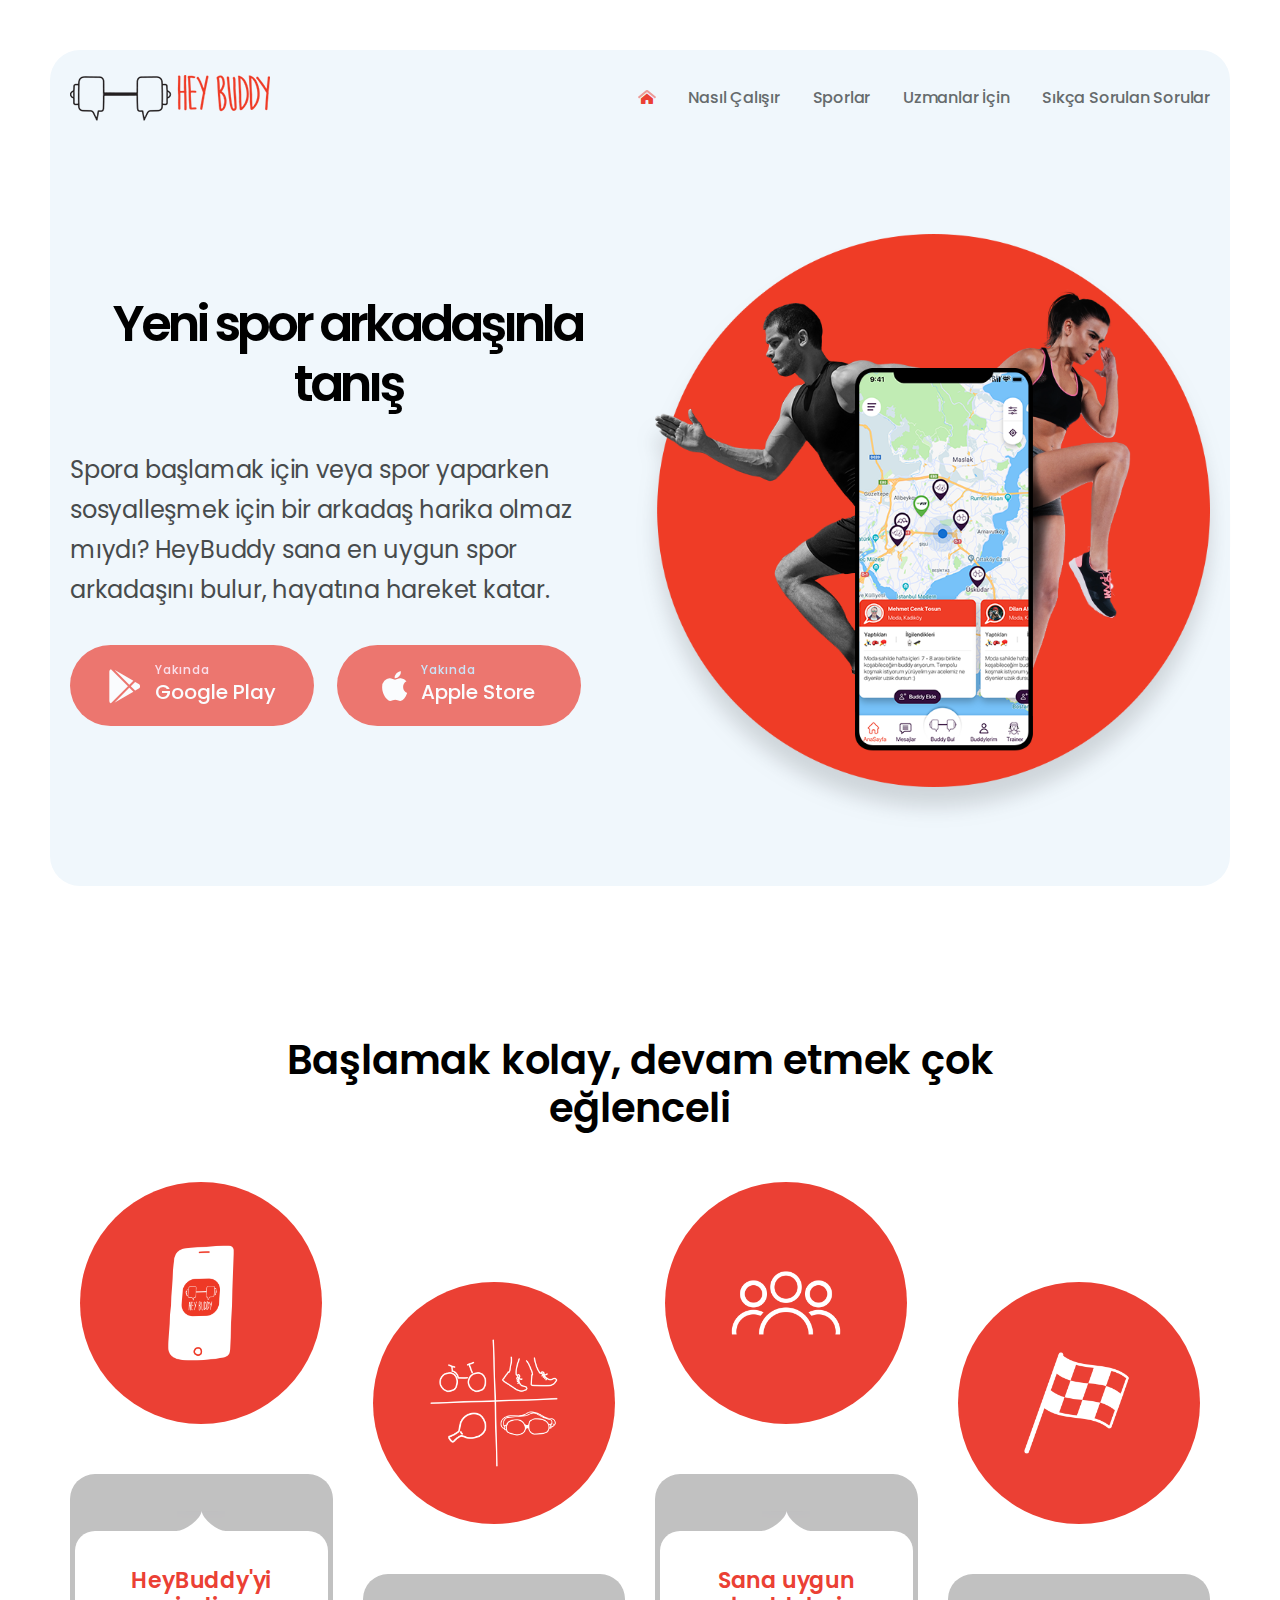
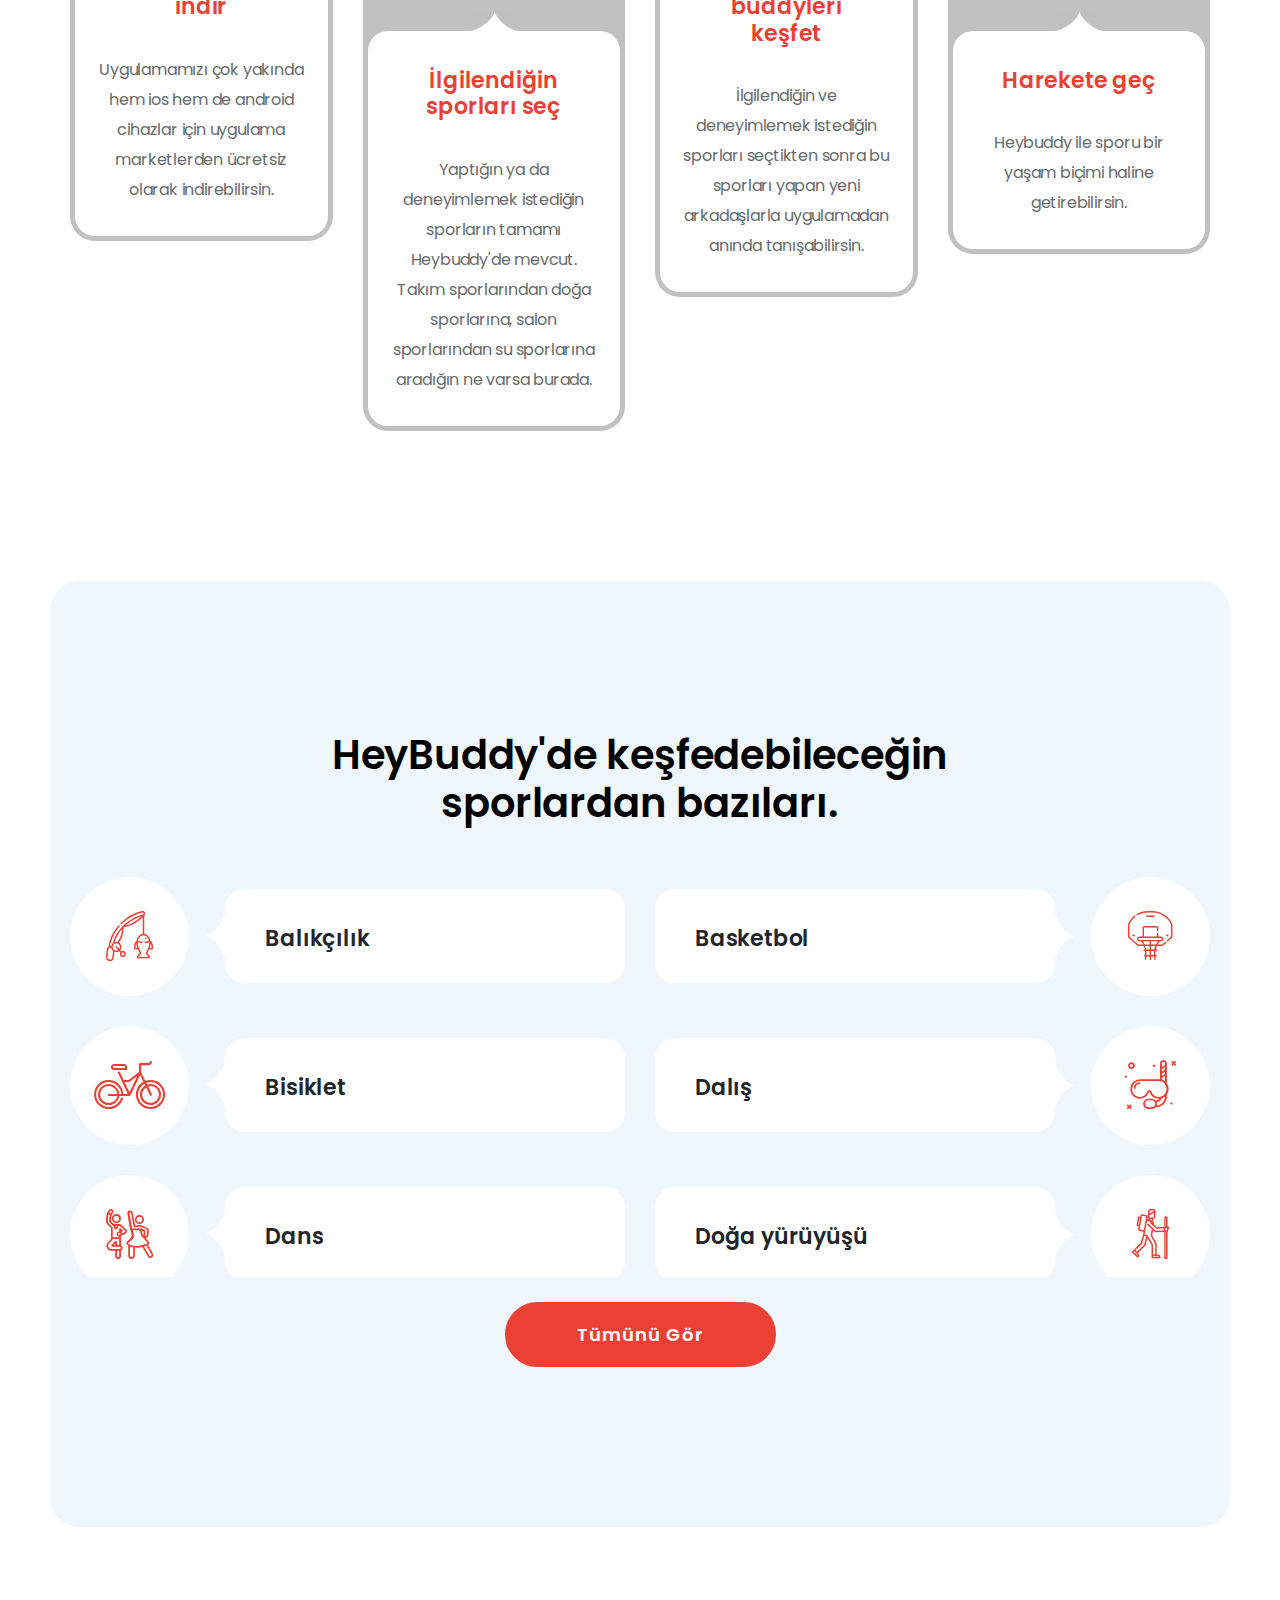
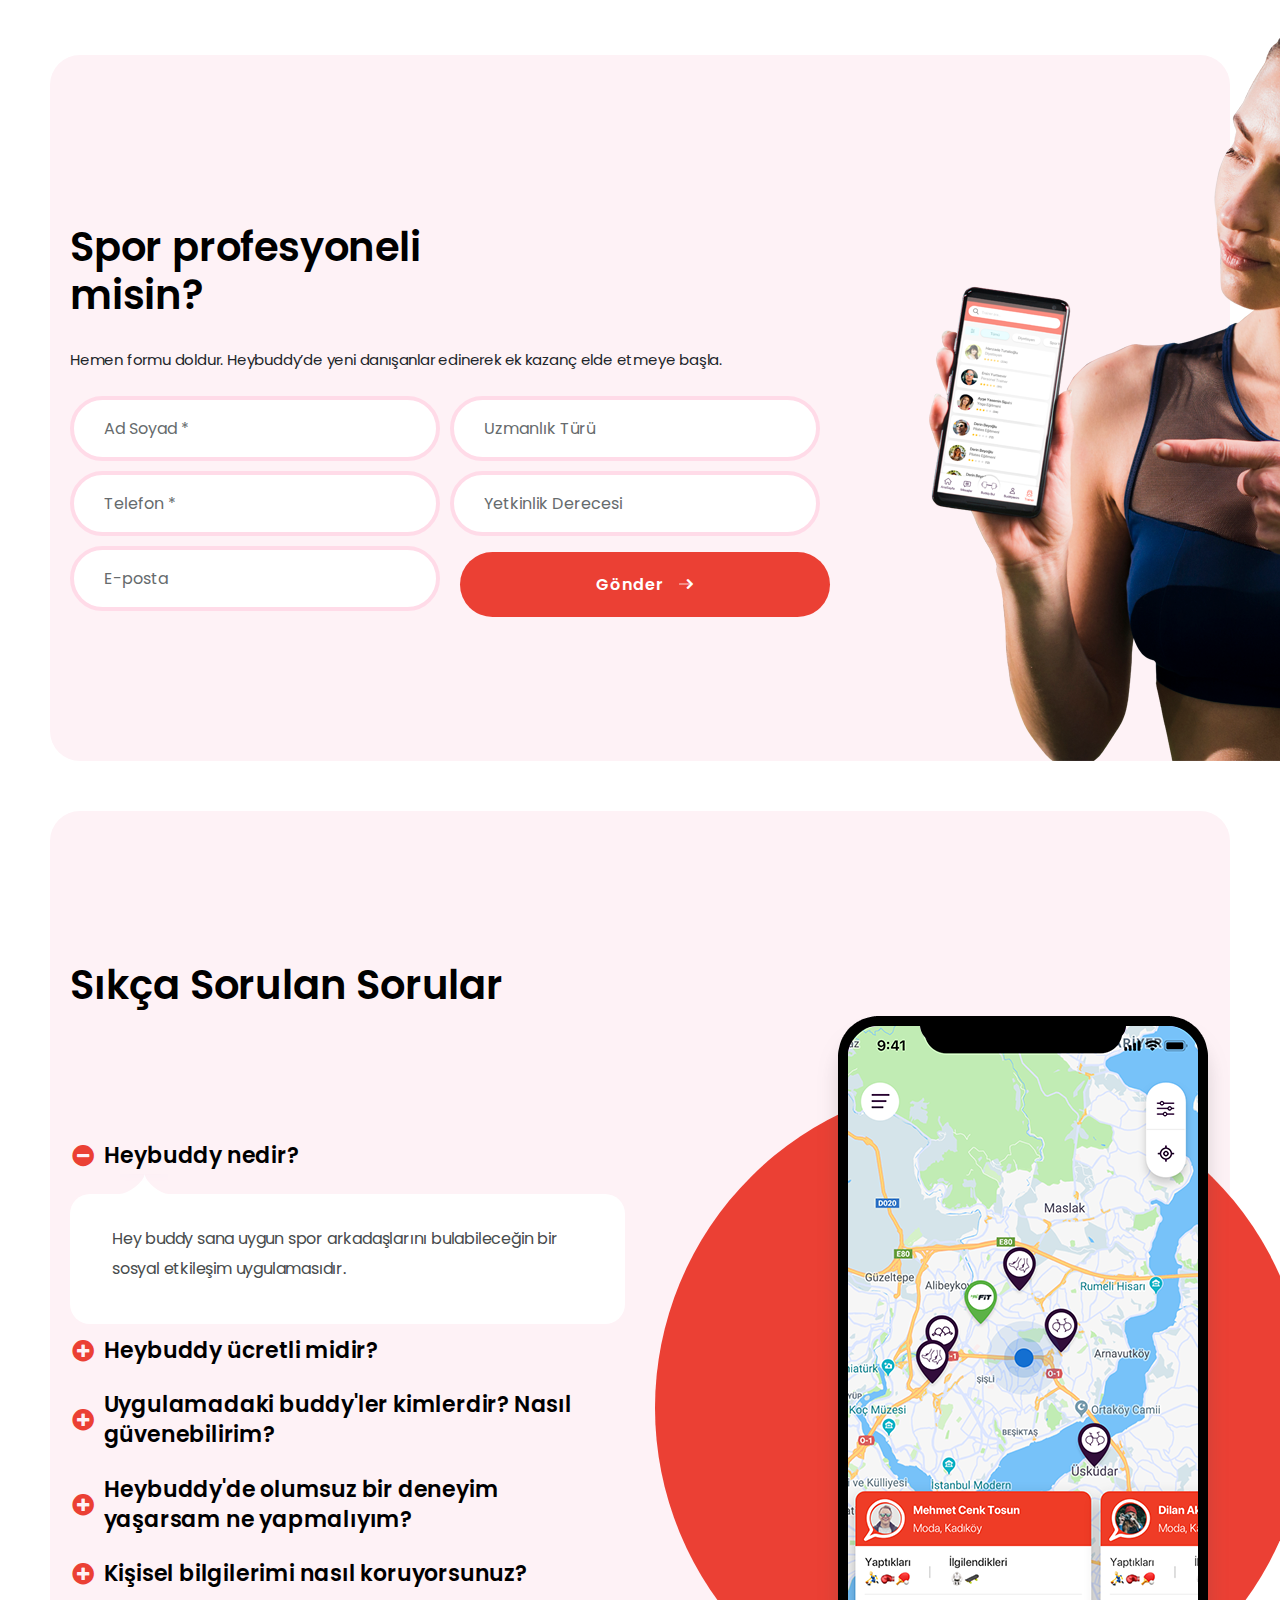
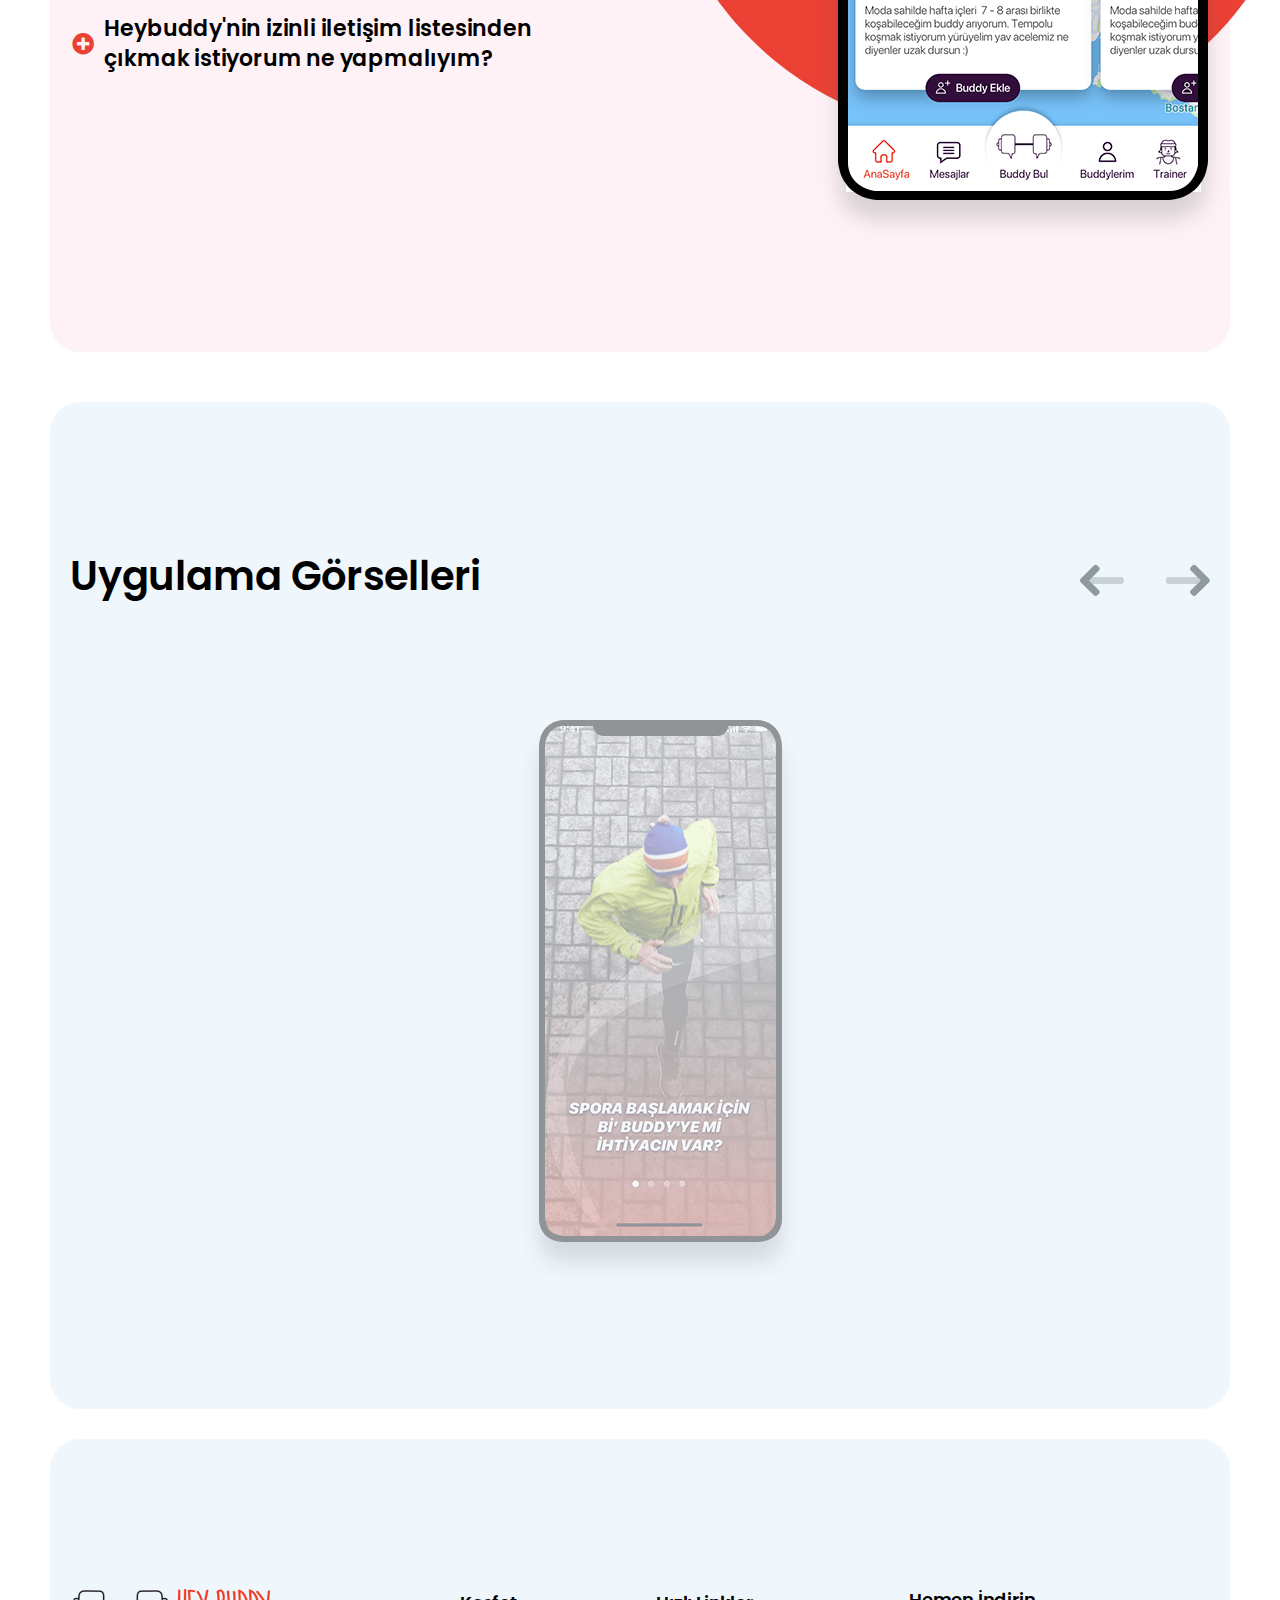
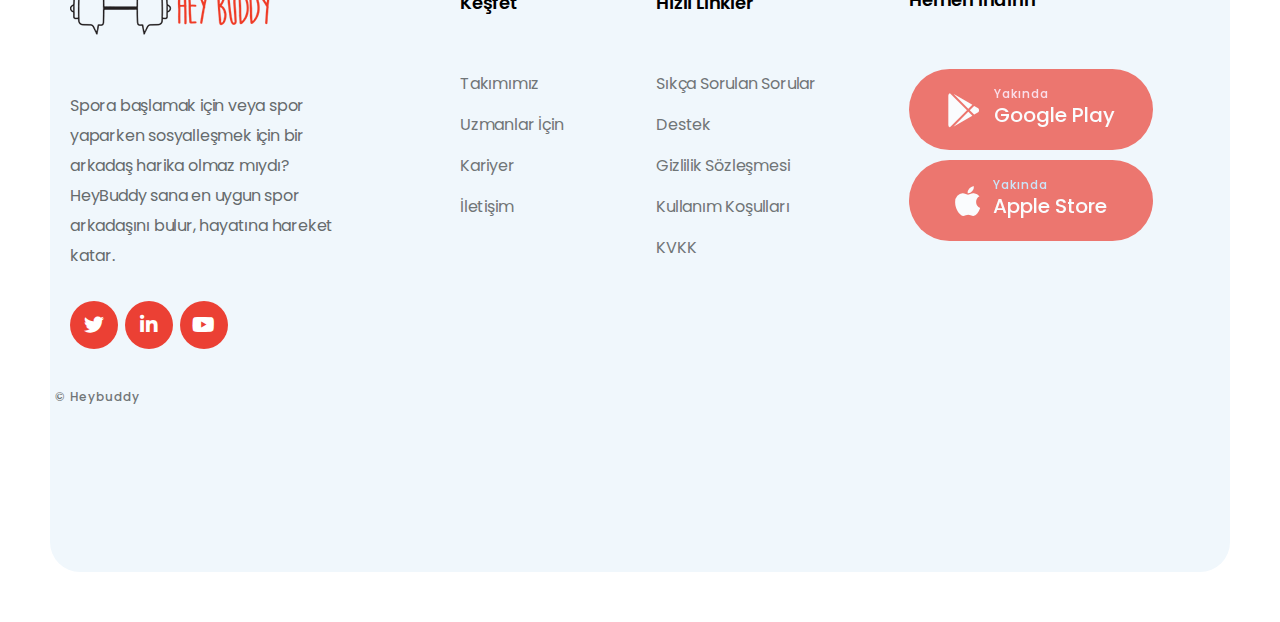
==== index.html @ 80e6cd4e "first commit" ====
<!DOCTYPE html>
<html lang="en">

<head>
  <meta charset="utf-8">
  <meta name="viewport" content="width=device-width, initial-scale=1, shrink-to-fit=no">
  <title>Heybuddy</title>

  <link rel="apple-touch-icon" sizes="180x180" href="assets/favicon/apple-touch-icon.png">
  <link rel="icon" type="image/png" sizes="32x32" href="assets/favicon/favicon-32x32.png">
  <link rel="icon" type="image/png" sizes="16x16" href="assets/favicon/favicon-16x16.png">
  <link rel="icon" type="image/png" href="assets/favicon/favicon.png" />
  <link rel="manifest" href="assets/favicon/site.webmanifest">

  <!--stylesheet-->
  <link rel="stylesheet" href="https://maxcdn.bootstrapcdn.com/bootstrap/4.0.0/css/bootstrap.min.css"
    integrity="sha384-Gn5384xqQ1aoWXA+058RXPxPg6fy4IWvTNh0E263XmFcJlSAwiGgFAW/dAiS6JXm" crossorigin="anonymous">
  <link rel="stylesheet" href="assets/css/all.min.css">
  <link rel="stylesheet" href="https://unpkg.com/swiper/swiper-bundle.min.css">
  <link rel="stylesheet" href="assets/css/style.css?v=654654">
</head>

<body>

  <!--preloader start-->
  <!-- <div class="preloader">
    <img src="assets/images/loading-logo.png" alt="image">
  </div> -->
  <!--preloader end-->

  <!--header section start-->
  <header class="header header-1">
    <div class="container">
      <div class="header__wrapper">
        <div class="header__logo">
          <a href="index.html">
            <img src="assets/images/footer-logo.png" alt="logo">
          </a>
        </div>
        <div class="header__nav">
          <ul class="header__nav-primary">
            <li><a href="index.html"><i class="fad fa-home-alt"></i></a></li>

            <li><a href="#nasil-calisir">Nasıl Çalışır</a></li>
            <li><a href="#sporlar">Sporlar</a></li>
            <li><a href="#uzmanlar-icin">Uzmanlar İçin</a></li>
            <li><a href="#sss">Sıkça Sorulan Sorular</a></li>
          </ul>
          <span><i class="fas fa-times"></i></span>
        </div>
        <div class="header__bars">
          <div class="header__bars-bar header__bars-bar-1"></div>
          <div class="header__bars-bar header__bars-bar-2"></div>
          <div class="header__bars-bar header__bars-bar-3"></div>
        </div>
      </div>
    </div>
  </header>
  <!--header section end-->

  <!--hero section start-->
  <section class="hero">
    <div class="hero__wrapper">
      <div class="container">
        <div class="row align-items-lg-center">
          <div class="col-lg-6 order-2 order-lg-1">
            <h1 class="main-heading color-black">Yeni spor arkadaşınla tanış</h1>
            <p class="paragraph">Spora başlamak için veya spor yaparken sosyalleşmek için bir arkadaş harika olmaz
              mıydı? HeyBuddy sana en uygun spor arkadaşını bulur, hayatına hareket katar.</p>
            <div class="download-buttons">
              <a href="#" class="google-play">
                <i class="fab fa-google-play"></i>
                <div class="button-content">
                  <h6>Yakında <span>Google Play</span></h6>
                </div>
              </a>
              <a href="#" class="apple-store">
                <i class="fab fa-apple"></i>
                <div class="button-content">
                  <h6>Yakında <span>Apple Store</span></h6>
                </div>
              </a>
            </div>
          </div>
          <div class="col-lg-6 order-1 order-lg-2">
            <div class="questions-img hero-img">
              <img src="assets/images/sporcular.png?v=54664654" alt="image">
            </div>
          </div>
        </div>
      </div>
    </div>
  </section>
  <!--hero section end-->

  <!--feature section start-->
  <section class="feature" id="nasil-calisir">
    <div class="container">
      <h2 class="section-heading color-black">Başlamak kolay, devam etmek çok eğlenceli</h2>
      <div class="row">
        <div class="col-lg-3 col-md-6">
          <div class="feature__box feature__box--1">
            <div class="icon icon-1">
              <img src="./assets/images/icon1.png" alt="">
            </div>
            <div class="feature__box__wrapper">
              <div class="feature__box--content feature__box--content-1">
                <h3>HeyBuddy'yi indir</h3>
                <p class="paragraph dark">Uygulamamızı çok yakında hem ios hem de android cihazlar için uygulama
                  marketlerden ücretsiz olarak indirebilirsin.</p>
              </div>
            </div>
          </div>
        </div>
        <div class="col-lg-3 col-md-6">
          <div class="feature__box feature__box--2">
            <div class="icon icon-2">
              <img src="./assets/images/icon2.png" alt="">
            </div>
            <div class="feature__box__wrapper">
              <div class="feature__box--content feature__box--content-2">
                <h3>İlgilendiğin sporları seç</h3>
                <p class="paragraph dark">Yaptığın ya da deneyimlemek istediğin sporların tamamı Heybuddy'de mevcut.
                  Takım sporlarından doğa sporlarına, salon sporlarından su sporlarına aradığın ne varsa burada.</p>
              </div>
            </div>
          </div>
        </div>
        <div class="col-lg-3 col-md-6">
          <div class="feature__box feature__box--3">
            <div class="icon icon-3">
              <img src="./assets/images/icon3.png" alt="">
            </div>
            <div class="feature__box__wrapper">
              <div class="feature__box--content feature__box--content-3">
                <h3>Sana uygun buddyleri keşfet</h3>
                <p class="paragraph dark">İlgilendiğin ve deneyimlemek istediğin sporları seçtikten sonra bu sporları
                  yapan yeni arkadaşlarla uygulamadan anında tanışabilirsin.</p>
              </div>
            </div>
          </div>
        </div>
        <div class="col-lg-3 col-md-6">
          <div class="feature__box feature__box--4">
            <div class="icon icon-4">
              <img src="./assets/images/icon4.png" alt="">
            </div>
            <div class="feature__box__wrapper">
              <div class="feature__box--content feature__box--content-4">
                <h3>Harekete geç</h3>
                <p class="paragraph dark">Heybuddy ile sporu bir yaşam biçimi haline getirebilirsin.</p>
              </div>
            </div>
          </div>
        </div>
      </div>
    </div>
  </section>
  <!--feature section end-->

  <!--growth section start-->
  <section class="growth" id="sporlar">
    <div class="growth__wrapper">
      <div class="container">
        <h2 class="section-heading color-black">HeyBuddy'de keşfedebileceğin sporlardan bazıları.</h2>
        <div class="row sports-list">

          <div class="col-lg-6">
            <div class="growth__box">
              <div class="icon">
                <i class="icon-balikcilik"></i>
              </div>
              <div class="content">
                <h3>Balıkçılık</h3>
              </div>
            </div>
          </div>

          <div class="col-lg-6">
            <div class="growth__box">
              <div class="icon">
                <i class="icon-basketbol"></i>
              </div>
              <div class="content">
                <h3>Basketbol</h3>
              </div>
            </div>
          </div>

          <div class="col-lg-6">
            <div class="growth__box">
              <div class="icon">
                <i class="icon-bike"></i>
              </div>
              <div class="content">
                <h3>Bisiklet</h3>
              </div>
            </div>
          </div>

          <div class="col-lg-6">
            <div class="growth__box">
              <div class="icon">
                <i class="icon-dalis"></i>
              </div>
              <div class="content">
                <h3>Dalış</h3>
              </div>
            </div>
          </div>

          <div class="col-lg-6">
            <div class="growth__box">
              <div class="icon">
                <i class="icon-dans"></i>
              </div>
              <div class="content">
                <h3>Dans</h3>
              </div>
            </div>
          </div>

          <div class="col-lg-6">
            <div class="growth__box">
              <div class="icon">
                <i class="icon-doga"></i>
              </div>
              <div class="content">
                <h3>Doğa yürüyüşü</h3>
              </div>
            </div>
          </div>

          <div class="col-lg-6">
            <div class="growth__box">
              <div class="icon">
                <i class="icon-fitnes"></i>
              </div>
              <div class="content">
                <h3>Fitness</h3>
              </div>
            </div>
          </div>

          <div class="col-lg-6">
            <div class="growth__box">
              <div class="icon">
                <i class="icon-futbol"></i>
              </div>
              <div class="content">
                <h3>Futbol</h3>
              </div>
            </div>
          </div>

          <div class="col-lg-6">
            <div class="growth__box">
              <div class="icon">
                <i class="icon-jimnastik"></i>
              </div>
              <div class="content">
                <h3>Jimnastik</h3>
              </div>
            </div>
          </div>

          <div class="col-lg-6">
            <div class="growth__box">
              <div class="icon">
                <i class="icon-kamp"></i>
              </div>
              <div class="content">
                <h3>Kampçılık</h3>
              </div>
            </div>
          </div>

          <div class="col-lg-6">
            <div class="growth__box">
              <div class="icon">
                <i class="icon-kayak"></i>
              </div>
              <div class="content">
                <h3>Kayak</h3>
              </div>
            </div>
          </div>

          <div class="col-lg-6">
            <div class="growth__box">
              <div class="icon">
                <i class="icon-kosu"></i>
              </div>
              <div class="content">
                <h3>Koşu</h3>
              </div>
            </div>
          </div>

          <div class="col-lg-6">
            <div class="growth__box">
              <div class="icon">
                <i class="icon-masatenisi"></i>
              </div>
              <div class="content">
                <h3>Masa tenisi</h3>
              </div>
            </div>
          </div>

          <div class="col-lg-6">
            <div class="growth__box">
              <div class="icon">
                <i class="icon-plates"></i>
              </div>
              <div class="content">
                <h3>Pilates</h3>
              </div>
            </div>
          </div>

          <div class="col-lg-6">
            <div class="growth__box">
              <div class="icon">
                <i class="icon-tenis"></i>
              </div>
              <div class="content">
                <h3>Tenis</h3>
              </div>
            </div>
          </div>

          <div class="col-lg-6">
            <div class="growth__box">
              <div class="icon">
                <i class="icon-voleybol"></i>
              </div>
              <div class="content">
                <h3>Voleybol</h3>
              </div>
            </div>
          </div>

          <div class="col-lg-6">
            <div class="growth__box">
              <div class="icon">
                <i class="icon-yoga"></i>
              </div>
              <div class="content">
                <h3>Yoga</h3>
              </div>
            </div>
          </div>

          <div class="col-lg-6">
            <div class="growth__box">
              <div class="icon">
                <i class="icon-yuruyus"></i>
              </div>
              <div class="content">
                <h3>Yürüyüş</h3>
              </div>
            </div>
          </div>

          <div class="col-lg-6">
            <div class="growth__box">
              <div class="icon">
                <i class="icon-yuzme"></i>
              </div>
              <div class="content">
                <h3>Yüzme</h3>
              </div>
            </div>
          </div>




        </div>

        <div class="row">
          <div class="col-lg-12">
            <button class="btn button btn-all-sport">Tümünü Gör</button>
          </div>
        </div>

      </div>
    </div>
  </section>
  <!--growth section end-->

  <!--newsletter section start-->
  <section class="newsletter newsletter-2" id="uzmanlar-icin">
    <div class="newsletter__wrapper">
      <div class="container">
        <div class="row align-items-lg-center">
          <div class="col-lg-8">
            <div class="newsletter__info">
              <h2 class="section-heading color-black">Spor profesyoneli misin?</h2>
              <p class="title-desc">Hemen formu doldur. Heybuddy’de yeni danışanlar edinerek ek kazanç elde etmeye
                başla.</p>
              <div class="comment_form">
                <div>
                  <input type="text" placeholder="Ad Soyad *" class="input-field">
                  <input type="text" placeholder="Telefon *" class="input-field">
                  <input type="text" placeholder="E-posta" class="input-field">
                </div>
                <div>
                  <select name="type" id="" class="input-field">
                    <option value="">Uzmanlık Türü</option>
                    <option value="Diyetisyen">Diyetisyen</option>
                    <option value="Personaltrainer">Personal trainer</option>
                    <option value="Profesyonelsporcu">Profesyonel sporcu</option>
                  </select>

                  <select name="experince" id="" class="input-field">
                    <option value="">Yetkinlik Derecesi</option>
                    <option value="1-3">1 , 3 yıl deneyim</option>
                    <option value="4-7">4 - 7 yıl deneyim</option>
                    <option value="8-10">8 - 10 yıl deneyim</option>
                    <option value="11">11 yıl ve üstü deneyim</option>
                  </select>


                  <button class="button"><span>Gönder <i class="fad fa-long-arrow-right"></i></span></button>
                </div>
              </div>
            </div>
          </div>
          <div class="col-lg-4">
            <div class="newsletter__img">
              <img src="assets/images/uzman.png?v=5555" alt="image">
            </div>
          </div>
        </div>
      </div>
    </div>
  </section>
  <!--newsletter section end-->

  <!--questions section start-->
  <section class="questions" id="sss">
    <div class="questions__wrapper">
      <div class="container">
        <h2 class="section-heading color-black">Sıkça Sorulan Sorular</h2>
        <div class="row align-items-lg-center">
          <div class="col-lg-6 order-2 order-lg-1">
            <div id="accordion">
              <div class="card" id="card-1">
                <div class="card-header" id="heading-1">
                  <h5 class="mb-0">
                    <button class="btn btn-link" data-toggle="collapse" data-target="#collapse-1" aria-expanded="true"
                      aria-controls="collapse-1">
                      Heybuddy nedir?
                    </button>
                  </h5>
                </div>

                <div id="collapse-1" class="collapse show" aria-labelledby="heading-1" data-parent="#accordion">
                  <div class="card-body">
                    <p class="paragraph">Hey buddy sana uygun spor arkadaşlarını bulabileceğin bir sosyal etkileşim
                      uygulamasıdır.</p>
                  </div>
                </div>
              </div>
              <div class="card" id="card-2">
                <div class="card-header" id="heading-2">
                  <h5 class="mb-0 hidden">
                    <button class="btn btn-link collapsed" data-toggle="collapse" data-target="#collapse-2"
                      aria-expanded="false" aria-controls="collapse-2">
                      Heybuddy ücretli midir?
                    </button>
                  </h5>
                </div>
                <div id="collapse-2" class="collapse" aria-labelledby="heading-2" data-parent="#accordion">
                  <div class="card-body">
                    <p class="paragraph">Heybuddy’de spor arkadaşını bulmak çok kolay ve tamamen ücretsiz!</p>
                  </div>
                </div>
              </div>
              <div class="card" id="card-3">
                <div class="card-header" id="heading-3">
                  <h5 class="mb-0 hidden">
                    <button class="btn btn-link collapsed" data-toggle="collapse" data-target="#collapse-3"
                      aria-expanded="false" aria-controls="collapse-3">
                      Uygulamadaki buddy'ler kimlerdir? Nasıl güvenebilirim?
                    </button>
                  </h5>
                </div>
                <div id="collapse-3" class="collapse" aria-labelledby="heading-3" data-parent="#accordion">
                  <div class="card-body">
                    <p class="paragraph">Uygulamadaki buddyler tıpkı senin gibi spor ile ilgilenen veya o spora ilgi
                      duyup başlamak isteyen gerçek kişilerdir. Özel bilgilerini kimseyle paylaşma.</p>
                  </div>
                </div>
              </div>
              <div class="card" id="card-4">
                <div class="card-header" id="heading-4">
                  <h5 class="mb-0 hidden">
                    <button class="btn btn-link collapsed" data-toggle="collapse" data-target="#collapse-4"
                      aria-expanded="false" aria-controls="collapse-4">
                      Heybuddy'de olumsuz bir deneyim yaşarsam ne yapmalıyım?
                    </button>
                  </h5>
                </div>
                <div id="collapse-4" class="collapse" aria-labelledby="heading-4" data-parent="#accordion">
                  <div class="card-body">
                    <p class="paragraph">Düzeltebileceğini düşünemiyorsan info@heybuddy.app’ten bize anında
                      ulaşabilirsin.</p>
                  </div>
                </div>
              </div>
              <div class="card" id="card-5">
                <div class="card-header" id="heading-5">
                  <h5 class="mb-0 hidden">
                    <button class="btn btn-link collapsed" data-toggle="collapse" data-target="#collapse-5"
                      aria-expanded="false" aria-controls="collapse-5">
                      Kişisel bilgilerimi nasıl koruyorsunuz?
                    </button>
                  </h5>
                </div>
                <div id="collapse-5" class="collapse" aria-labelledby="heading-5" data-parent="#accordion">
                  <div class="card-body">
                    <p class="paragraph">Devletimizin uygulamamızı istediği tüm güvenlik korumalarını sistemimiz
                      üzerinde 7/24 aktif tutuyoruz.</p>
                  </div>
                </div>
              </div>
              <div class="card" id="card-6">
                <div class="card-header" id="heading-6">
                  <h5 class="mb-0 hidden">
                    <button class="btn btn-link collapsed" data-toggle="collapse" data-target="#collapse-6"
                      aria-expanded="false" aria-controls="collapse-6">
                      Heybuddy'nin izinli iletişim listesinden çıkmak istiyorum ne yapmalıyım?
                    </button>
                  </h5>
                </div>
                <div id="collapse-6" class="collapse" aria-labelledby="heading-6" data-parent="#accordion">
                  <div class="card-body">
                    <p class="paragraph">Hesap ayarları sekmesinden bildirimlerinize giderek iletişim modülünü kapalıya
                      alabilirsiniz.</p>
                  </div>
                </div>
              </div>

            </div>
          </div>
          <div class="col-lg-6 order-1 order-lg-2">
            <div class="questions-img">
              <img src="assets/images/phone-1.png" alt="image">
            </div>
          </div>
        </div>
      </div>
    </div>
  </section>
  <!--questions section end-->

  <!--screenshot section start-->
  <section class="screenshot" id="preview">
    <div class="screenshot__wrapper">
      <div class="container">
        <div class="screenshot__info">
          <h2 class="section-heading color-black">Uygulama Görselleri</h2>
          <div class="screenshot-nav">
            <div class="screenshot-nav-prev"><i class="fad fa-long-arrow-left"></i></div>
            <div class="screenshot-nav-next"><i class="fad fa-long-arrow-right"></i></div>
          </div>
        </div>
      </div>
      <div class="swiper-container screenshot-slider">
        <div class="swiper-wrapper">
          <div class="swiper-slide screenshot-slide">
            <img src="assets/images/telefon4.png" alt="image">
          </div>
          <div class="swiper-slide screenshot-slide">
            <img src="assets/images/telefon5.png" alt="image">
          </div>
          <div class="swiper-slide screenshot-slide">
            <img src="assets/images/telefon6.png" alt="image">
          </div>
          <div class="swiper-slide screenshot-slide">
            <img src="assets/images/telefon7.png" alt="image">
          </div>
        </div>
      </div>
    </div>
  </section>
  <!--screenshot section end-->

<!--footer start-->
<footer class="footer" id="footer">
  <div class="footer__wrapper">
    <div class="container">
      <div class="row">
        <div class="col-lg-4">
          <div class="footer__info">
            <div class="footer__info--logo">
              <img src="assets/images/footer-logo.png" alt="image">
            </div>
            <div class="footer__info--content">
              <p class="paragraph dark">Spora başlamak için veya spor yaparken sosyalleşmek için bir arkadaş harika olmaz mıydı? HeyBuddy sana en uygun spor arkadaşını bulur, hayatına hareket katar.</p>
              <div class="social">
                <ul>

                  <li class="twitter"><a href="https://twitter.com/heybuddyapp"><i class="fab fa-twitter"></i></a></li>
                  <li class="linkedin"><a href="https://www.linkedin.com/company/heybuddytr"><i class="fab fa-linkedin-in"></i></a></li>
                  <li class="youtube"><a href="https://www.instagram.com/heybuddy__app/"><i class="fab fa-youtube"></i></a></li>
                </ul>
              </div>
            </div>
          </div>
        </div>
        <div class="col-lg-8">
          <div class="footer__content-wrapper">
            <div class="footer__list">
              <ul>
                <li>Keşfet</li>
                <li><a href="#">Takımımız</a></li>
                <li><a href="#uzmanlar-icin">Uzmanlar İçin</a></li>
                <li><a href="#">Kariyer</a></li>
                <li><a href="#footer">İletişim</a></li>
              </ul>
            </div>
            <div class="footer__list">
              <ul>
                <li>Hızlı Linkler</li>
                <li><a href="#sss">Sıkça Sorulan Sorular</a></li>
                <li><a href="#footer">Destek</a></li>
                <li><a href="#">Gizlilik Sözleşmesi</a></li>
                <li><a href="#">Kullanım Koşulları</a></li>
                <li><a href="#">KVKK</a></li>
              </ul>
            </div>
            <div class="download-buttons">
              <h5>Hemen İndirin</h5>
              <a href="#" class="google-play">
                <i class="fab fa-google-play"></i>
                <div class="button-content">
                  <h6>Yakında <span>Google Play</span></h6>
                </div>
              </a>
              <a href="#" class="apple-store">
                <i class="fab fa-apple"></i>
                <div class="button-content">
                  <h6>Yakında <span>Apple Store</span></h6>
                </div>
              </a>
            </div>
          </div>
        </div>
      </div>
      <div class="row">
        <div class="footer__copy">
          <h6>&copy; Heybuddy</h6>
        </div>
      </div>
    </div>
  </div>
</footer>
<!--footer end-->

  <script src="https://code.jquery.com/jquery-3.4.1.min.js"
    integrity="sha256-CSXorXvZcTkaix6Yvo6HppcZGetbYMGWSFlBw8HfCJo=" crossorigin="anonymous"></script>
  <script src="https://cdn.jsdelivr.net/npm/popper.js@1.16.0/dist/umd/popper.min.js"
    integrity="sha384-Q6E9RHvbIyZFJoft+2mJbHaEWldlvI9IOYy5n3zV9zzTtmI3UksdQRVvoxMfooAo" crossorigin="anonymous">
  </script>
  <script src="https://stackpath.bootstrapcdn.com/bootstrap/4.5.0/js/bootstrap.min.js"
    integrity="sha384-OgVRvuATP1z7JjHLkuOU7Xw704+h835Lr+6QL9UvYjZE3Ipu6Tp75j7Bh/kR0JKI" crossorigin="anonymous">
  </script>
  <!-- <script>
    $(window).on('load', function () {
      $("body").addClass("loaded");
    });
  </script> -->
  <script src="https://unpkg.com/swiper/swiper-bundle.min.js"></script>
  <script src="assets/js/script.js"></script>
</body>

</html>
---- assets/css/style.css ----
@import url("https:/fonts.googleapis.com/css2?family=Poppins:wght@400;500;600;700&display=swap");
/* @-webkit-keyframes animateGradient {
    0% {
        background-position: left bottom;
    }
    50% {
        background-position: right top;
    }
    100% {
        background-position: left bottom;
    }
}
@keyframes animateGradient {
    0% {
        background-position: left bottom;
    }
    50% {
        background-position: right top;
    }
    100% {
        background-position: left bottom;
    }
} */




@font-face {
    font-family: 'icomoon';
    src:  url('../webfonts/icomoon.eot?h03r0a');
    src:  url('../webfonts/icomoon.eot?h03r0a#iefix') format('embedded-opentype'),
      url('../webfonts/icomoon.ttf?h03r0a') format('truetype'),
      url('../webfonts/icomoon.woff?h03r0a') format('woff'),
      url('../webfonts/icomoon.svg?h03r0a#icomoon') format('svg');
    font-weight: normal;
    font-style: normal;
    font-display: block;
  }
  
  [class^="icon-"], [class*=" icon-"] {
    /* use !important to prevent issues with browser extensions that change fonts */
    font-family: 'icomoon' !important;
    speak: never;
    font-style: normal;
    font-weight: normal;
    font-variant: normal;
    text-transform: none;
    line-height: 1;
  
    /* Better Font Rendering =========== */
    -webkit-font-smoothing: antialiased;
    -moz-osx-font-smoothing: grayscale;
  }
  
  .icon-balikcilik:before {
    content: "\e900";
  }
  .icon-basketbol:before {
    content: "\e901";
  }
  .icon-bike:before {
    content: "\e902";
  }
  .icon-dalis:before {
    content: "\e903";
  }
  .icon-dans:before {
    content: "\e904";
  }
  .icon-doga:before {
    content: "\e905";
  }
  .icon-fitnes:before {
    content: "\e906";
  }
  .icon-futbol:before {
    content: "\e907";
  }
  .icon-jimnastik:before {
    content: "\e908";
  }
  .icon-kamp:before {
    content: "\e909";
  }
  .icon-kayak:before {
    content: "\e90a";
  }
  .icon-kosu:before {
    content: "\e90b";
  }
  .icon-masatenisi:before {
    content: "\e90c";
  }
  .icon-plates:before {
    content: "\e90d";
  }
  .icon-tenis:before {
    content: "\e90e";
  }
  .icon-voleybol:before {
    content: "\e90f";
  }
  .icon-yoga:before {
    content: "\e910";
  }
  .icon-yuruyus:before {
    content: "\e911";
  }
  .icon-yuzme:before {
    content: "\e912";
  }
  


*,
*::before,
*::after {
    margin: 0;
    padding: 0;
    -webkit-box-sizing: inherit;
    box-sizing: inherit;
}
html {
    font-size: 62.5%;
    overflow-x: hidden !important;
    letter-spacing: -0.2px;
}
body {
    font-family: "Poppins", sans-serif;
    -webkit-box-sizing: border-box;
    box-sizing: border-box;
    overflow-x: hidden !important;
}
a {
    text-decoration: none !important;
}
ul {
    list-style: none;
}
.section-heading {
    font-weight: 600;
    font-size: 4rem;
    width: 68%;
    line-height: -4rem;
}
@media (max-width: 991.98px) {
    .section-heading {
        font-size: 5rem;
        text-align: center;
        margin: 0 auto 5rem auto;
        width: 85%;
    }
}
@media (max-width: 575.98px) {
    .section-heading {
        font-size: 3rem;
        width: 90%;
    }
}
.color-black {
    color: #000;
}
.paragraph {
    font-size: 1.6rem;
    line-height: 3rem;
}
.paragraph.dark {
    color: #666b6d;
}
.paragraph.white {
    color: white;
}
.container {
    padding: 0;
}
.fad.fa-lightbulb-on::before,
.fad.fa-search::before,
.fad.fa-angle-double-down::before {
    opacity: var(--fa-primary-opacity, 0.5);
}
.fad.fa-lightbulb-on::after,
.fad.fa-search::after,
.fad.fa-angle-double-down::after {
    opacity: var(--fa-secondary-opacity, 1);
}
.button {
    width: 27.1rem;
    height: 6.5rem;
    display: -webkit-inline-box;
    display: -ms-inline-flexbox;
    display: inline-flex;
    -webkit-box-pack: center;
    -ms-flex-pack: center;
    justify-content: center;
    -webkit-box-align: center;
    -ms-flex-align: center;
    align-items: center;
    background-color: transparent;
    border: 4px solid #c7dffa;
    border-radius: 10rem;
    font-size: 1.6rem;
    font-weight: 600;
    color: #666b6d;
    -webkit-transition: all 0.25s ease;
    transition: all 0.25s ease;
    letter-spacing: 0.1rem;
}
.button i {
    margin-left: 1rem;
    -webkit-transition: all 0.25s ease;
    transition: all 0.25s ease;
}
.button:focus,
.button:hover {
    background-color: #c7dffa;
    color: white;
    outline: 0;
}
.button:focus i,
.button:hover i {
    color: white;
}
.button__wrapper {
    margin: 0 auto;
}
.button__wrapper .button:nth-child(n + 2) {
    margin-left: 1.8rem;
}
@media (max-width: 650px) {
    .button {
        display: -webkit-box;
        display: -ms-flexbox;
        display: flex;
        margin: 0 auto;
    }
    .button__wrapper {
        width: 100%;
    }
    .button__wrapper .button:nth-child(n + 2) {
        margin: 1rem auto 0 auto;
    }
}
.social ul li {
    display: inline-block;
    width: 4.8rem;
    height: 4.8rem;
    border-radius: 50%;
    background-size: 200% 200% !important;
    background-position: center bottom !important;
    -webkit-transition: all 0.25s ease;
    transition: all 0.25s ease;
}
.social ul li:nth-child(n + 2) {
    margin-left: 0.4rem;
}
.social ul li.facebook {
    background: #eb4034;
}
.social ul li.twitter {
    background: #eb4034;
}
.social ul li.linkedin {
    background: #eb4034;
}
.social ul li.youtube {
    background: #eb4034;
}
.social ul li a {
    width: 100%;
    height: 100%;
    display: -webkit-box;
    display: -ms-flexbox;
    display: flex;
    -webkit-box-pack: center;
    -ms-flex-pack: center;
    justify-content: center;
    -webkit-box-align: center;
    -ms-flex-align: center;
    align-items: center;
    font-size: 2rem;
    color: white;
}
.social ul li:hover {
    background-position: center top !important;
}
.download-buttons a {
    display: -webkit-box;
    display: -ms-flexbox;
    display: flex;
    -webkit-box-pack: center;
    -ms-flex-pack: center;
    justify-content: center;
    -webkit-box-align: center;
    -ms-flex-align: center;
    align-items: center;
    width: 24.4rem;
    height: 8.1rem;
    background-color: grey;
    border-radius: 5rem;
    -webkit-transition: all 0.25s ease;
    transition: all 0.25s ease;
    background-size: 200% 200% !important;
    background-position: center bottom !important;
}
.download-buttons a i {
    font-size: 3.4rem;
    color: white;
}
.download-buttons a .button-content {
    margin-left: 1.3rem;
    letter-spacing: 0.1rem;
}
.download-buttons a .button-content h6 {
    font-size: 1.2rem;
    color: #ffd4e3;
}
.download-buttons a .button-content span {
    display: block;
    font-size: 2rem;
    color: white;
    margin-top: 0.2rem;
    letter-spacing: initial;
}
.download-buttons a:last-child .button-content h6 {
    color: #bbdef9;
}
.download-buttons a.google-play {
    background: #eb4034;
    opacity: 0.7;

}
.download-buttons a.apple-store {
    background: #eb4034;
    opacity: 0.7;
}
.download-buttons a:hover {
    background-position: center top !important;
}
.comment_form {
    width: 100%;
    display: -webkit-box;
    display: -ms-flexbox;
    display: flex;
}
.comment_form > div {
    width: 50%;
}
.comment_form > div:last-child {
    margin-left: 1rem;
}
.comment_form .input-field {
    width: 100%;
}
.comment_form .input-field:nth-child(n + 2) {
    /* margin-top: 1rem; */
}
.comment_form textarea.input-field {
    padding-top: 2.2rem;
    height: 14rem;
    border-radius: 3rem;
    resize: none;
}
.comment_form .button {
    margin-top: 0.6rem;
    width: 100%;
}
@media (max-width: 767.98px) {
    .comment_form {
        display: block;
    }
    .comment_form > div {
        display: block;
        width: 100%;
    }
    .comment_form > div:last-child {
        margin-left: 0;
    }
    .comment_form textarea.input-field {
        margin-top: 1rem;
    }
}
.blog_hero__wrapper {
    padding: 17rem 0 0 0 !important;
}
.blog_hero .row {
    -webkit-box-pack: justify;
    -ms-flex-pack: justify;
    justify-content: space-between;
}
.blog_hero .row > div:last-child {
    margin-bottom: -1rem;
}
.blog_hero h1 {
    font-size: 4rem;
    font-weight: 600;
    color: #000;
}
.blog_hero ul {
    display: inline;
    margin: 0 4.5rem 1.5rem 0;
    position: relative;
    bottom: -1rem;
}
.blog_hero ul li {
    display: inline-block;
}
.blog_hero ul li a {
    font-size: 1.4rem;
    font-weight: 500;
    color: #666b6d;
    -webkit-transition: all 0.25s ease;
    transition: all 0.25s ease;
}
.blog_hero ul li a:hover {
    color: #eb4034;
}
.blog_hero ul li a i {
    margin-right: 1rem;
}
.blog_hero ul li:nth-child(n + 2) {
    margin-left: 1rem;
}
.blog_hero .icon {
    width: 14.5rem;
    height: 14.5rem;
    border-radius: 50%;
    display: -webkit-inline-box;
    display: -ms-inline-flexbox;
    display: inline-flex;
    -webkit-box-pack: center;
    -ms-flex-pack: center;
    justify-content: center;
    -webkit-box-align: center;
    -ms-flex-align: center;
    align-items: center;
    background: #eb4034;
    background: linear-gradient(45deg, #eb4034 0%, #ff8aaf 100%);
    filter: drop-shadow(0px 20px 20px rgba(245, 69, 144, 0.4));
    -webkit-filter: drop-shadow(0px 20px 20px rgba(245, 69, 144, 0.4));
    -moz-filter: drop-shadow(0px 20px 20px rgba(245, 69, 144, 0.4));
    position: relative;
    bottom: -1.5rem;
}
.blog_hero .icon i {
    font-size: 4.8rem;
    color: white;
}
@media (min-width: 991.98px) and (max-width: 1200px) {
    .blog_hero__wrapper {
        padding: 18.4rem 2rem 0 2rem;
    }
}
@media (max-width: 991.98px) {
    .blog_hero .row {
        -webkit-box-orient: vertical;
        -webkit-box-direction: normal;
        -ms-flex-direction: column;
        flex-direction: column;
        -webkit-box-align: center;
        -ms-flex-align: center;
        align-items: center;
    }
    .blog_hero ul {
        display: block;
        bottom: initial;
        margin: 2rem auto;
        text-align: center;
    }
    .blog_hero h1 {
        text-align: center;
    }
}
.blog {
    padding: 15rem 0;
}
.blog__header {
    width: 100%;
    margin-bottom: 5rem;
}
.blog__header .search {
    position: relative;
    width: 33rem;
}
.blog__header .search .input-field {
    border-color: #f0f7fc;
    padding-left: 3rem;
}
.blog__header .search i {
    font-size: 2rem;
    color: #969c9e;
    position: absolute;
    top: 50%;
    transform: translateY(-50%);
    -webkit-transform: translateY(-50%);
    right: 3.4rem;
    cursor: pointer;
}
.blog__header .row > div:last-child {
    margin-left: auto;
}
.blog .button {
    margin: 10rem auto 0 auto;
    display: -webkit-box;
    display: -ms-flexbox;
    display: flex;
}
.blog .button {
    border: 4px solid #ffdbe8;
    background: #320e3b;
    background: -webkit-gradient(linear, left bottom, left top, from(rgba(19, 105, 236, 0)), color-stop(50%, rgba(255, 177, 107, 0)), color-stop(51%, #eb4034), to(#ff8aaf));
    background: linear-gradient(0deg, rgba(19, 105, 236, 0) 0%, rgba(255, 177, 107, 0) 50%, #eb4034 51%, #ff8aaf 100%);
    background-size: 200% 200%;
    background-position: center bottom;
}
.blog .button i {
    color: #f2046c;
    -webkit-transition: all 0.25s ease;
    transition: all 0.25s ease;
}
.blog .button:focus,
.blog .button:hover {
    background-color: #ffdbe8;
}
.blog .button:focus i,
.blog .button:hover i {
    color: white;
}
.blog .button:hover {
    background-position: center top;
    border: none;
    filter: drop-shadow(0px 10px 20px rgba(245, 69, 144, 0.4));
    -webkit-filter: drop-shadow(0px 10px 20px rgba(245, 69, 144, 0.4));
    -moz-filter: drop-shadow(0px 10px 20px rgba(245, 69, 144, 0.4));
}
.blog__single {
    width: 100%;
    height: 65.7rem;
    border-radius: 3rem;
    position: relative;
    overflow: hidden;
    background-repeat: no-repeat;
    background-size: cover;
    -webkit-transition: all 0.25s ease;
    transition: all 0.25s ease;
    background-position: center center;
    filter: drop-shadow(0px 20px 10px rgba(75, 80, 84, 0.2));
    -webkit-filter: drop-shadow(0px 20px 10px rgba(75, 80, 84, 0.2));
    -moz-filter: drop-shadow(0px 20px 10px rgba(75, 80, 84, 0.2));
}
.blog__single-info {
    background-color: white;
    padding: 4rem 4.4rem 2.8rem 4.4rem;
    border-radius: 2rem;
    position: absolute;
    width: 34rem;
}
.blog__single-info h3 {
    font-size: 2.2rem;
    font-weight: 600;
    line-height: 3rem;
    color: #000;
}
.blog__single-info h4 {
    font-size: 1.4rem;
    color: #666b6d;
    margin: 1.8rem 0 1.5rem 0;
    font-weight: 400;
}
.blog__single-info h4 span {
    margin: 0 1.2rem;
    color: #cad1d4;
}
.blog__single-image {
    width: 100%;
    height: 100%;
}
.blog__single-image img {
    width: 100%;
    height: 100%;
    -o-object-fit: cover;
    object-fit: cover;
    border-radius: 3rem;
    -webkit-transition: all 0.25s ease;
    transition: all 0.25s ease;
}
.blog__single:hover {
    background-color: black;
}
.blog__single:hover .blog__single-image img {
    -webkit-transform: scale(1.1);
    transform: scale(1.1);
}
.blog .col-lg-4 .blog__single-info {
    bottom: 1rem;
    left: 50%;
    transform: translateX(-50%);
    -webkit-transform: translateX(-50%);
}
.blog .col-lg-8 .blog__single-info {
    bottom: 1rem;
    right: 1rem;
}
.blog .col-lg-8.left .blog__single-info {
    right: initial;
    left: 1rem;
}
.blog__content .row > div:nth-child(n + 3) {
    margin-top: 3rem;
}
@media (min-width: 991.98px) and (max-width: 1200px) {
    .blog__header .row > .col-lg-3:nth-child(2) {
        margin-left: 3rem;
    }
}
@media (max-width: 991.98px) {
    .blog {
        padding: 5rem 0;
    }
    .blog__header .dropdown-wrapper {
        width: 100%;
    }
    .blog__header .date__dropdown {
        margin-top: 2rem;
    }
    .blog__header .search {
        margin-top: 2rem;
        width: 100%;
    }
    .blog__header .search input {
        width: 100%;
    }
    .blog__content .row > div:nth-child(n + 3) {
        margin-top: initial;
    }
    .blog__content .row > div {
        margin-top: 3rem !important;
    }
    .blog .col-lg-8 .blog__single-info {
        bottom: 1rem;
        right: initial;
        left: 50%;
        transform: translateX(-50%);
        -webkit-transform: translateX(-50%);
    }
    .blog .col-lg-8.left .blog__single-info {
        right: initial;
        left: 50%;
        transform: translateX(-50%);
        -webkit-transform: translateX(-50%);
    }
    .blog__single-info {
        width: calc(100% - 2rem);
    }
}
@media (max-width: 576px) {
    .blog {
        padding: 10rem 3rem;
    }
}
.dropdown-wrapper {
    position: relative;
    width: 27rem;
}
.dropdown-wrapper .dropdown-box {
    border: 4px solid #f0f7fc;
    border-radius: 2rem;
    width: 100%;
    padding: 2rem;
    z-index: 1000;
    position: absolute;
    top: 10rem;
    visibility: hidden;
    opacity: 0;
    -webkit-transition: all 0.25s ease;
    transition: all 0.25s ease;
    background-color: white;
}
.dropdown-wrapper .dropdown-box.shown {
    top: 8.5rem;
    visibility: visible;
    opacity: 1;
}
.dropdown-wrapper .dropdown-box::before {
    content: "";
    display: block;
    position: absolute;
    background: url(../images/corner.png) no-repeat;
    width: 3.4rem;
    height: 4.3rem;
    background-size: cover;
    top: -2.2rem;
    right: -0.4rem;
}
.dropdown-wrapper .dropdown-box ul {
    background-color: white;
}
.dropdown-wrapper .dropdown-box ul li {
    font-size: 1.6rem;
    color: #666b6d;
    border-radius: 2rem;
    position: relative;
    padding: 1rem 0 1rem 4.7rem;
    cursor: pointer;
    -webkit-transition: all 0.25s ease;
    transition: all 0.25s ease;
}
.dropdown-wrapper .dropdown-box ul li > a {
    font-size: inherit;
    color: inherit;
    width: 100%;
}
.dropdown-wrapper .dropdown-box ul li::before {
    content: "\f00c";
    font-family: "Font Awesome 5 Pro";
    font-weight: 900;
    font-size: 1.4rem;
    position: absolute;
    top: 50%;
    left: 1.7rem;
    transform: translateY(-50%);
    -webkit-transform: translateY(-50%);
    display: inline-block;
    color: #cacdce;
}
.dropdown-wrapper .dropdown-box ul li:nth-child(n + 2) {
    margin-top: 1rem;
}
.dropdown-wrapper .dropdown-box ul li.selected,
.dropdown-wrapper .dropdown-box ul li:hover {
    color: #000;
    background-color: #f0f7fc;
    font-weight: 600;
}
.dropdown-wrapper .dropdown-box ul li:hover::before {
    color: #eb4034;
}
.dropdown-wrapper .dropdown-info {
    cursor: pointer;
    border: 4px solid #f0f7fc;
    border-radius: 3rem;
    width: 100%;
    height: 6.5rem;
    display: -webkit-box;
    display: -ms-flexbox;
    display: flex;
    -webkit-box-align: center;
    -ms-flex-align: center;
    align-items: center;
    padding-left: 3rem;
    z-index: 0;
}
.dropdown-wrapper .dropdown-info h6 {
    font-size: 1.8rem;
    font-weight: 600;
    color: #404243;
    width: 100%;
    height: 100%;
    line-height: 5.8rem;
}
.dropdown-wrapper .dropdown-info i {
    font-size: 2rem;
    color: #969c9e;
    position: relative;
    right: 3rem;
}
.blog_single {
    width: 100vw;
}
.blog_single__wrapper {
    width: 100%;
}
.blog_single__thumbnail {
    padding-top: 10rem;
    filter: drop-shadow(0px 20px 10px rgba(75, 80, 84, 0.2));
    -webkit-filter: drop-shadow(0px 20px 10px rgba(75, 80, 84, 0.2));
    -moz-filter: drop-shadow(0px 20px 10px rgba(75, 80, 84, 0.2));
}
.blog_single__thumbnail img {
    width: 100%;
}
.blog_single__content {
    overflow: visible;
    padding-bottom: 13rem;
    position: relative;
}
.blog_single__content::after {
    content: "";
    clear: both;
    display: table;
}
.blog_single__content > *:not(.grid) {
    width: calc(100% - 40rem);
    margin: 0 auto;
}
.blog_single__content h1 {
    font-size: 6rem;
    font-weight: 600;
    color: #000;
    letter-spacing: -0.4rem;
    margin-top: 4rem !important;
}
.blog_single__content h3 {
    font-size: 3rem;
    font-weight: 600;
    color: #000;
    letter-spacing: -0.2rem;
    margin-top: 4rem !important;
}
.blog_single__content h4 {
    font-size: 1.6rem;
    color: #666b6d;
    margin: 3rem auto 3rem auto !important;
    font-weight: 400;
}
.blog_single__content h4 span {
    margin: 0 1.2rem;
    color: #cad1d4;
}
.blog_single__content .social {
    position: absolute;
    top: 24rem;
    left: 10%;
}
.blog_single__content .social ul li {
    display: block;
}
.blog_single__content .social ul li:not(:first-child) {
    margin: 2rem 0 0 0;
}
.blog_single__content p {
    font-size: 1.8rem;
    line-height: 3.4rem;
    color: #666b6d;
}
.blog_single__content p:not(:first-child) {
    margin-top: 4rem;
}
.blog_single__content .grid + .paragraph {
    margin-top: 2rem;
}
.blog_single__content--images {
    width: calc(100% + 40rem);
    float: left;
    margin-left: -20rem;
    display: -webkit-box;
    display: -ms-flexbox;
    display: flex;
    -ms-flex-wrap: wrap;
    flex-wrap: wrap;
    background-clip: content-box;
    position: relative;
}
.blog_single__content .grid {
    margin-top: 5rem;
}
.blog_single__content .grid .paragraph {
    margin-top: 0;
}
.blog_single__content .grid-item {
    width: 31%;
    margin-bottom: 3rem;
}
.blog_single__content img.grid-item {
    border-radius: 3rem;
    filter: drop-shadow(0px 20px 10px rgba(75, 80, 84, 0.2));
    -webkit-filter: drop-shadow(0px 20px 10px rgba(75, 80, 84, 0.2));
    -moz-filter: drop-shadow(0px 20px 10px rgba(75, 80, 84, 0.2));
}
.blog_single__content .grid-item--width2 {
    width: 66%;
}
.blog_single__content .grid-item--width3 {
    width: 50%;
}
.blog_single__comment {
    width: calc(100% - 40rem);
    margin: 0 auto;
    display: block;
    padding: 10rem 0;
}
.blog_single__comment h3 {
    font-size: 3rem;
    font-weight: 600;
    color: #000;
    letter-spacing: -0.2rem;
    margin-bottom: 5rem;
}
.blog_single__comment--single {
    display: -webkit-box;
    display: -ms-flexbox;
    display: flex;
    -webkit-box-pack: justify;
    -ms-flex-pack: justify;
    justify-content: space-between;
    position: relative;
}
.blog_single__comment--single:nth-child(n + 2) {
    margin-top: 1rem;
}
.blog_single__comment--single .image {
    width: 10rem;
    height: 9.8rem;
}
.blog_single__comment--single .image img {
    width: 100%;
    height: 100%;
}
.blog_single__comment--single .comment {
    width: calc(100% - 11rem);
    border: 4px solid #f0f7fc;
    padding: 3.6rem 4rem;
    border-radius: 2rem;
    position: relative;
}
.blog_single__comment--single .comment::before {
    content: "";
    display: block;
    position: absolute;
    background-image: url(../images/comment-corner.png);
    background-repeat: no-repeat;
    width: 2.2rem;
    height: 1.9rem;
    background-size: cover;
    top: -0.4rem;
    left: -1.3rem;
}
.blog_single__comment--single .comment .name {
    font-size: 2rem;
    font-weight: 600;
    color: #000;
    line-height: 3rem;
    letter-spacing: -0.1rem;
}
.blog_single__comment--single .comment .date {
    font-size: 1.4rem;
    color: #666b6d;
    line-height: 3rem;
}
.blog_single__comment--single .comment .reply-button {
    position: absolute;
    top: 1rem;
    right: 1rem;
    width: 8.9rem;
    height: 4.1rem;
    border-radius: 3rem;
    border: 4px solid #f0f7fc;
    -webkit-transition: all 0.25s ease;
    transition: all 0.25s ease;
    background: #320e3b;
    background: -webkit-gradient(linear, left bottom, left top, from(rgba(19, 105, 236, 0)), color-stop(50%, rgba(255, 177, 107, 0)), color-stop(51%, #eb4034), to(#ff8aaf));
    background: linear-gradient(0deg, rgba(19, 105, 236, 0) 0%, rgba(255, 177, 107, 0) 50%, #eb4034 51%, #ff8aaf 100%);
    background-size: 200% 200%;
    background-position: center bottom;
}
.blog_single__comment--single .comment .reply-button:hover {
    background-color: transparent;
    filter: drop-shadow(0px 10px 20px rgba(245, 69, 144, 0.4));
    -webkit-filter: drop-shadow(0px 10px 20px rgba(245, 69, 144, 0.4));
    -moz-filter: drop-shadow(0px 10px 20px rgba(245, 69, 144, 0.4));
    background-position: center top;
    border: none;
}
.blog_single__comment--single .comment .reply-button:hover a {
    color: white;
}
.blog_single__comment--single .comment .reply-button a {
    width: 100%;
    height: 100%;
    display: -webkit-box;
    display: -ms-flexbox;
    display: flex;
    -webkit-box-pack: center;
    -ms-flex-pack: center;
    justify-content: center;
    -webkit-box-align: center;
    -ms-flex-align: center;
    align-items: center;
    font-size: 1.4rem;
    font-weight: 600;
    color: #666b6d;
    letter-spacing: 0.1rem;
    -webkit-transition: all 0.25s ease;
    transition: all 0.25s ease;
}
.blog_single__comment--single.reply {
    width: calc(100% - 11rem);
    margin-left: auto;
}
.blog_single__comment--single.reply .comment {
    background-color: #f0f7fc;
}
.blog_single__comment--single.reply .comment::before {
    background-image: url(../images/reply-corner.png);
}
.blog_single__comment--single.reply .comment .reply-button {
    background-color: white;
    border-color: white;
}
.blog_single__comment--single.reply .comment .reply-button:hover a {
    color: white;
}
.blog_single .blog_related {
    width: 100vw;
}
.blog_single .blog_related__wrapper {
    background-color: #f0f7fc;
    padding: 10rem 0;
}
.blog_single .blog_related__header {
    width: 100%;
    display: -webkit-box;
    display: -ms-flexbox;
    display: flex;
    -webkit-box-pack: justify;
    -ms-flex-pack: justify;
    justify-content: space-between;
    -webkit-box-align: center;
    -ms-flex-align: center;
    align-items: center;
    margin-bottom: 4rem;
}
.blog_single .blog_related__header .screenshot-nav-next {
    margin-left: 1rem;
}
.blog_single .blog_related__header h3 {
    font-size: 3rem;
    font-weight: 600;
    color: #000;
    letter-spacing: -0.4px;
}
.blog_single .blog_related__header i {
    font-size: 3rem;
}
.blog_single .blog_related-slider {
    width: 100% !important;
}
.blog_single .blog_related-slider a {
    display: block;
    height: 33.1rem;
}
.blog_single .blog_related-slide {
    height: 100%;
}
.blog_single .blog_related-single {
    height: 100%;
}
.blog_single .blog_related-single .blog__single-info {
    width: 30rem;
    height: calc(100% - 2rem);
    top: 50%;
    -webkit-transform: translateY(-50%);
    transform: translateY(-50%);
    right: 1rem;
    padding: 4.5rem;
    -webkit-box-sizing: border-box;
    box-sizing: border-box;
}
.blog_single .comment_form {
    padding-bottom: 10rem;
}
.blog_single .comment_form__wrapper {
    width: calc(100% - 40rem);
    margin: 0 auto;
}
.blog_single .comment_form__wrapper h3 {
    font-size: 3rem;
    font-weight: 600;
    letter-spacing: -0.4px;
    color: #000;
    margin-bottom: 5rem;
}
.blog_single .comment_form__wrapper .input-field {
    border-color: #f0f7fc;
}
.blog_single .comment_form__wrapper .input-field:focus {
    border-color: #c9deed;
}
.blog_single .comment_form__wrapper .button {
    border-color: #eb4034;
    cursor: pointer;
    background: #eb4034;
}
.blog_single .comment_form__wrapper .button i {
    color: #f2046c;
}
.blog_single .comment_form__wrapper .button:hover {
    background-position: center top;
    border: none;
    filter: drop-shadow(0px 10px 20px rgba(245, 69, 144, 0.4));
    -webkit-filter: drop-shadow(0px 10px 20px rgba(245, 69, 144, 0.4));
    -moz-filter: drop-shadow(0px 10px 20px rgba(245, 69, 144, 0.4));
}
.blog_single .comment_form__wrapper .button:hover i {
    color: white;
}
@media (min-width: 991.98px) and (max-width: 1200px) {
    .blog_single__content > *:not(.grid) {
        width: calc(100% - 20rem);
        margin: 0 auto;
    }
    .blog_single__content .social {
        left: 0;
    }
    .blog_single__comment {
        width: calc(100% - 20rem);
    }
    .blog_single .comment_form__wrapper {
        width: calc(100% - 20rem);
    }
}
@media (max-width: 991.98px) {
    .blog_single__content {
        padding-bottom: 5rem;
    }
    .blog_single__content > *:not(.grid) {
        width: 100%;
        margin: 0;
    }
    .blog_single__content h1 {
        font-size: 4.5rem;
        letter-spacing: -0.2rem;
    }
    .blog_single__content .social {
        position: static;
        top: initial;
        left: initial;
        margin-top: 5rem;
    }
    .blog_single__content .social ul li {
        display: inline-block;
    }
    .blog_single__content .social ul li:not(:first-child) {
        margin-left: 1rem;
        margin-top: 0;
    }
    .blog_single__content img.grid-item {
        -o-object-fit: cover;
        object-fit: cover;
        width: 30%;
        height: 30rem;
    }
    .blog_single__content img.grid-item--width2 {
        width: 30%;
    }
    .blog_single__content .paragraph.grid-item {
        width: 100%;
    }
    .blog_single__comment {
        width: 100%;
    }
    .blog_single .comment_form__wrapper {
        width: 100%;
    }
}
@media (max-width: 767.98px) {
    .blog_single img.grid-item {
        width: 100%;
        -o-object-position: center 20%;
        object-position: center 20%;
    }
}
@media (max-width: 575.98px) {
    .blog_single__content {
        padding: 0 2rem 13rem 2rem;
    }
    .blog_single__content .paragraph {
        font-size: 1.6rem;
        line-height: 3rem;
    }
    .blog_single .blog_related__wrapper {
        padding: 5rem 3rem;
    }
    .blog_single .blog_related__header {
        -webkit-box-orient: vertical;
        -webkit-box-direction: normal;
        -ms-flex-direction: column;
        flex-direction: column;
    }
    .blog_single .blog_related__header .related-post-nav {
        margin-top: 2rem;
    }
    .blog_single__comment {
        padding: 5rem 3rem;
    }
    .blog_single__comment--single.reply {
        width: 100%;
    }
    .blog_single .comment_form__wrapper {
        padding: 0 3rem;
    }
}
.preloader {
    position: fixed;
    top: 0;
    width: 100vw;
    height: 100vh;
    z-index: 200;
    -webkit-transition: all 0.25s ease;
    transition: all 0.25s ease;
    -webkit-transition-delay: 1s;
    transition-delay: 1s;
    background: #ff00ae;
    background: linear-gradient(45deg, #ff00ae 0%, #9100ff 50%, #ff00ae 100%);
    background-size: 200% 200%;
    background-position: left bottom;
    -webkit-animation-name: animateGradient;
    animation-name: animateGradient;
    -webkit-animation-duration: 5s;
    animation-duration: 5s;
    -webkit-animation-iteration-count: infinite;
    animation-iteration-count: infinite;
}
.preloader img {
    position: absolute;
    top: 50%;
    left: 50%;
    -webkit-transform: translate(-50%, -50%);
    transform: translate(-50%, -50%);
}
body.loaded .preloader {
    -webkit-transform: translateY(-100%);
    transform: translateY(-100%);
}
.header {
    position: absolute;
    top: 5rem;
    z-index: 100;
    background-color: transparent;
    padding: 2.5rem 0;
    width: 100%;
}
.header__wrapper {
    display: -webkit-box;
    display: -ms-flexbox;
    display: flex;
    padding: 0;
    -webkit-box-align: center;
    -ms-flex-align: center;
    align-items: center;
    -webkit-box-pack: justify;
    -ms-flex-pack: justify;
    justify-content: space-between;
    width: 100%;
}
.header__nav-primary {
    margin-bottom: 0;
}
.header__nav-primary > li {
    list-style: none;
    display: inline-block;
}
.header__nav-primary > li:first-child a {
    color: #eb4034;
}
.header__nav-primary > li:first-child i::before {
    opacity: var(--var-primary-opacity, 0.5);
}
.header__nav-primary > li:first-child i::after {
    opacity: var(--var-secondary-opacity, 1);
}
.header__nav-primary > li:nth-child(n + 2) {
    margin-left: 3rem;
}
.header__nav-primary > li > a {
    font-size: 1.6rem;
    color: #666b6d;
    font-weight: 500 !important;
}
@media (min-width: 991.98px) {
    .header__nav-primary > li > a {
        position: relative;
    }
    .header__nav-primary > li > a::before {
        content: "";
        display: block;
        width: 0;
        height: 0.15rem;
        background-color: #666b6d;
        position: absolute;
        top: 100%;
        left: 50%;
        -webkit-transform: translateX(-50%, 0);
        transform: translate(-50%, 0);
        -webkit-transition: all 0.25s ease;
        transition: all 0.25s ease;
    }
    .header__nav-primary > li > a:hover::before {
        width: calc(100% - 2rem);
    }
}
.header__nav .nav__dropdown {
    width: auto;
    z-index: 100;
}
.header__nav .nav__dropdown-info {
    border: 0;
    width: auto;
    height: auto;
    border-radius: initial;
    padding-left: 0;
    margin: 0;
    z-index: 100;
    position: relative;
}
@media (min-width: 991.98px) {
    .header__nav .nav__dropdown-info::after {
        content: "";
        position: absolute;
        bottom: -2rem;
        width: 100%;
        height: 2rem;
        background-color: transparent;
        display: block;
    }
}
.header__nav .nav__dropdown-box {
    width: 25rem;
    display: block;
    right: 0;
}
.header__nav .nav__dropdown-box li a {
    font-size: 1.6rem;
    color: #666b6d;
    border-radius: 2rem;
    position: relative;
    padding: 1rem 0 1rem 2rem;
    cursor: pointer;
    -webkit-transition: all 0.25s ease;
    transition: all 0.25s ease;
    display: block;
}
.header__nav .nav__dropdown-box li:hover a {
    color: #000;
    background-color: #f0f7fc;
    font-weight: 600;
}
.header__nav .nav__dropdown-box.shown {
    top: 0;
}
@media (min-width: 991.98px) {
    .header__nav .nav__dropdown-box.shown {
        top: 0rem !important;
        visibility: visible !important;
        opacity: 1 !important;
    }
}
@media (min-width: 991.98px) {
    .header__nav .nav__dropdown:hover .nav__dropdown-box {
        top: 0rem !important;
        visibility: visible !important;
        opacity: 1 !important;
        -webkit-transform: translateY(5rem);
        transform: translateY(5rem);
    }
}
.header__nav span {
    display: none;
    position: absolute;
    top: 8%;
    right: 5%;
    font-size: 3rem;
    color: white;
    font-weight: 900 !important;
    cursor: pointer;
}
@media (min-width: 991.98px) and (max-width: 1126px) {
    .header__nav {
        margin-left: 0;
    }
    .header__nav li a {
        padding: 0 2rem/2;
    }
}
.header__bars {
    width: 5rem;
    -webkit-box-pack: end;
    -ms-flex-pack: end;
    justify-content: flex-end;
    display: none;
    -webkit-transition: all 0.25s ease;
    transition: all 0.25s ease;
    cursor: pointer;
    padding: 1rem;
    border: 1px solid transparent;
}
.header__bars::after {
    display: table;
    clear: both;
}
.header__bars:hover {
    border: 1px solid white;
}
.header__bars-bar {
    height: 0.2rem;
    display: block;
    background-color: #000;
    margin: 0.3rem 0;
    float: right;
}
.header__bars-bar-1 {
    width: 100%;
}
.header__bars-bar-2 {
    width: 70%;
}
.header__bars-bar-3 {
    width: 40%;
}
@media (min-width: 991.98px) and (max-width: 1270px) {
    .header .container {
        padding: 0 2rem;
    }
    .header__nav-primary li:first-child {
        margin-right: 2rem;
    }
    .header__nav-primary li:nth-child(n + 3) {
        margin-left: 1.5rem;
    }
}
@media (min-width: 991.98px) and (max-width: 1060px) {
    .header .container {
        padding: 0 4rem;
    }
}
.header.fixed {
    position: fixed;
    top: 0;
    background-color: white;
}
@media (max-width: 991.98px) {
    .header__wrapper {
        -webkit-box-pack: justify;
        -ms-flex-pack: justify;
        justify-content: space-between;
        padding: 0 5rem;
    }
    .header__nav {
        width: 100vw;
        height: 130vh;
        width: 100%;
        position: absolute;
        top: -5rem;
        right: 100%;
        overflow: hidden !important;
        background: #eb4034;
        /* background: linear-gradient(45deg, #9341d4 0%, #d98efb 100%); */
        -webkit-transition: all 0.25s ease;
        transition: all 0.25s ease;
        padding-top: 15%;
    }
    .header__nav ul {
        display: block;
        width: 100%;
        margin-top: 5rem;
    }
    .header__nav li {
        display: block;
        width: 100%;
        -webkit-transition: all 0.25s ease;
        transition: all 0.25s ease;
    }
    .header__nav li a {
        font-size: 2rem;
        padding: 2.1rem 4.4rem;
        display: block;
        width: 100%;
        -webkit-transition: all 0.25s ease;
        transition: all 0.25s ease;
        color: white;
    }
    .header__nav li i {
        color: white;
    }
    .header__nav li:nth-child(n + 2) {
        margin-left: 0;
    }
    .header__nav li:hover {
        background-color: white;
    }
    .header__nav li:hover a,
    .header__nav li:hover i {
        color: #9341d4;
    }
    .header__nav .nav__dropdown-info {
        padding-left: 4.4rem;
    }
    .header__nav .nav__dropdown-box {
        position: absolute;
        width: 100%;
        border-radius: initial;
        border: 0;
    }
    .header__nav .nav__dropdown-box::before {
        display: none;
    }
    .header__nav .nav__dropdown-box li a {
        font-size: 1.8rem;
    }
    .header__nav .nav__dropdown-box.shown {
        top: 2rem;
    }
    .header__nav span {
        display: block;
    }
    .header__nav-primary {
        margin-left: 0;
    }
    .header__nav .social {
        display: none;
    }
    .header__bars {
        display: block;
    }
}
@media (max-width: 640px) {
    .header__wrapper {
        padding: 0 5rem;
    }
}
.header-2 {
    top: 0;
    padding: 4rem 0 4rem 0;
    background-color: white;
}
@media (max-width: 991.98px) {
    .header-2 .header__nav {
        top: 0;
    }
}
.header-2.fixed {
    position: fixed;
    top: 0;
    background-color: white;
}
.customize-support .header {
    top: 8rem;
}
.customize-support .header-2 {
    top: 3rem;
}
.hero {
    width: 100vw;
    margin-top: 5rem;
}
.hero__wrapper {
    width: calc(100% - 10rem);
    margin: 0 auto;
    border-radius: 3rem;
    background-color: #f0f7fc;
    padding: 18.4rem 0 9.9rem 0;
}
.hero .main-heading {
    font-size: 5rem;
    font-weight: 600;
    color: #000;
    letter-spacing: -0.4rem;
    width: 100%;
    text-align: center;
}
.hero .paragraph {
    font-size: 2.4rem;
    line-height: 4rem;
    color: #474b4c;
    margin: 3.6rem 0 3.5rem 0;
}
.hero .paragraph span {
    font-weight: 700;
}
.hero .download-buttons a {
    display: -webkit-inline-box;
    display: -ms-inline-flexbox;
    display: inline-flex;
}
.hero .download-buttons a:last-child {
    margin-left: 2rem;
}
.hero .hero-img::before {
    content: "";
    display: none;
    position: absolute;
    width: 65.3rem;
    height: 65.3rem;
    border-radius: 50%;
    top: 50%;
    -webkit-transform: translateY(-50%);
    transform: translateY(-50%);
    background: #eb4034;
}
@media (min-width: 991.98px) and (max-width: 1200px) {
    .hero__wrapper {
        padding: 18.4rem 1rem 9.9rem 1rem;
    }
    .hero .main-heading {
        font-size: 6rem;
    }
    .hero .paragraph {
        font-size: 2rem;
        line-height: 3.6rem;
    }
    .hero .hero-img {
        -webkit-transform: scale(0.9);
        transform: scale(0.9);
    }
    .hero .hero-img::before {
        -webkit-transform: scale(0.7) translateX(-50%);
        transform: scale(0.7) translateX(-50%);
        top: 0;
        left: 30%;
    }
    .hero .download-buttons {
        display: -webkit-box;
        display: -ms-flexbox;
        display: flex;
    }
    .hero .download-buttons a:last-child {
        margin-left: 0.5rem;
    }
}
@media (max-width: 991.98px) {
    .hero__wrapper {
        width: calc(100% - 5rem);
    }
    .hero .main-heading {
        font-size: 5.5rem;
        text-align: center;
        margin-top: 3rem;
    }
    .hero .paragraph {
        font-size: 2rem;
        line-height: 3.6rem;
        text-align: center;
    }
    .hero .download-buttons {
        width: -webkit-max-content;
        width: -moz-max-content;
        width: max-content;
        margin: 0 auto;
    }
    .hero .hero-img {
        width: 100%;
        margin-top: 5rem;
    }
    .hero .hero-img::before {
        -webkit-transform: scale(0.8) translate(-50%, 0);
        transform: scale(0.8) translate(-50%, 0);
        top: 0;
        left: 40%;
    }
}
@media (max-width: 767.98px) {
    .hero .main-heading {
        font-size: 5rem;
        margin-top: 8rem;
    }
    .hero .paragraph {
        font-size: 1.8rem;
        line-height: 3.4rem;
    }
    .hero .download-buttons a {
        display: -webkit-box;
        display: -ms-flexbox;
        display: flex;
    }
    .hero .download-buttons a:last-child {
        margin-left: 0rem;
        margin-top: 1rem;
    }
    .hero .hero-img {
        width: 100%;
    }
    .hero .hero-img::before {
        -webkit-transform: scale(0.6) translate(-50%, 0);
        transform: scale(0.6) translate(-50%, 0);
        top: 0;
        left: 22.5%;
    }
}
@media (max-width: 575.98px) {
    .hero .col-lg-6 {
        height: auto;
    }
    .hero__wrapper {
        padding: 10rem 0;
    }
    .hero .hero-img {
        width: 100% !important;
    }
    .hero .hero-img img {
        width:90% !important;
        height: auto !important;
        -o-object-fit: cover !important;
        object-fit: cover !important;
    }
    .hero .hero-img::before {
        -webkit-transform: scale(1) translate(-50%, 0) !important;
        transform: scale(1) translate(-50%, 0) !important;
        left: 50% !important;
        top: 10% !important;
        width: 40rem;
        height: 40rem;
        display: none;
    }
}
.hero-2 {
    margin-top: 11.3rem;
}
.hero-2 .hero__wrapper {
    padding: 10rem 0;
}
.feature {
    width: 100vw;
    padding: 15rem 0;
}
.feature .section-heading {
    margin-bottom: 5rem;
    margin: 0 auto 5rem;
    text-align: center;
}
.feature__box {
    -webkit-transition: all 0.25s ease;
    transition: all 0.25s ease;
}
.feature__box--2,
.feature__box--4 {
    margin-top: 10rem;
}
.feature__box--2:hover,
.feature__box--4:hover {
    margin-top: 0;
}
.feature__box--1:hover,
.feature__box--3:hover {
    margin-top: 10rem;
}
.feature__box--1 .feature__box__wrapper {
    background-color: #c1c1c1;
}
.feature__box--2 .feature__box__wrapper {
    background-color: #c1c1c1;
}
.feature__box--3 .feature__box__wrapper {
    background-color: #c1c1c1;
}
.feature__box--4 .feature__box__wrapper {
    background-color: #c1c1c1;
}
.feature__box .icon {
    width: 24.2rem;
    height: 24.2rem;
    margin: 0 auto;
    border-radius: 50%;
    display: -webkit-box;
    display: -ms-flexbox;
    display: flex;
    -webkit-box-pack: center;
    -ms-flex-pack: center;
    justify-content: center;
    -webkit-box-align: center;
    -ms-flex-align: center;
    align-items: center;
}
.feature__box .icon-1 {
    background: #eb4034;
}
.feature__box .icon-2 {
    background: #eb4034;
}
.feature__box .icon-3 {
    background: #eb4034;
}
.feature__box .icon-4 {
    background: #eb4034;
}
.feature__box .icon i {
    font-size: 8rem;
    color: white;
}

.feature__box .icon img {
    max-width: 160px;
}

.feature__box__wrapper {
    width: 100%;
    padding: 5.7rem 0.5rem 0.5rem 0.5rem;
    border-radius: 2.5rem;
    margin-top: 5rem;
}
.feature__box--content {
    background-color: white;
    position: relative;
    padding: 3.7rem 2rem 2.1rem 2rem;
    border-radius: 2rem;
    text-align: center;
}
.feature__box--content::before {
    content: "";
    width: 4.8rem;
    height: 2.2rem;
    background: url(../images/arrow.png) no-repeat;
    background-size: cover;
    display: block;
    position: absolute;
    top: -2rem;
    left: 50%;
    transform: translateX(-50%);
    -webkit-transform: translateX(-50%);
}
.feature__box--content h3 {
    font-size: 2.2rem;
    font-weight: 600;
    width: 80%;
    margin: 0 auto 3.4rem auto;
    color: #eb4034;
}
@media (max-width: 991.98px) {
    .feature__box {
        margin-top: 5rem !important;
    }
}
@media (max-width: 575.98px) {
    .feature {
        padding: 10rem 2rem;
    }
}
.video {
    width: 100vw;
    margin-top: -5rem;
}
.video__wrapper {
    width: 100%;
    overflow: hidden;
    position: relative;
}
.video .container {
    position: relative;
}
.video__background {
    margin: 0 auto -13.1rem auto;
    width: auto;
    text-align: center;
}
.video__background img.phone {
    z-index: 10;
    position: relative;
}
.video__background img:first-child,
.video__background img:last-child {
    position: absolute;
    z-index: 0;
}
.video__background img:first-child {
    bottom: -4rem;
    left: -8rem;
}
.video__background img:last-child {
    bottom: 0;
    right: -4rem;
}
.video__background::before {
    content: "";
    display: block;
    position: absolute;
    bottom: -10rem;
    left: 50%;
    transform: translateX(-50%);
    -webkit-transform: translateX(-50%);
    z-index: 5;
    width: 77.6rem;
    height: 77.6rem;
    border-radius: 50%;
    background: #9341d4;
    background: linear-gradient(45deg, #9341d4 0%, #d98efb 50%, #9341d4 100%);
    background-size: 200% 200%;
    background-position: left bottom;
    -webkit-animation-name: animateGradient;
    animation-name: animateGradient;
    -webkit-animation-duration: 2.5s;
    animation-duration: 2.5s;
    -webkit-animation-iteration-count: infinite;
    animation-iteration-count: infinite;
}
.video__play {
    z-index: 100;
}
.video__play > button {
    width: 17.1rem;
    height: 17.1rem;
    border-radius: 50%;
    border: 0;
    outline: 0;
    background: #320e3b;
    cursor: pointer;
    background: linear-gradient(45deg, #320e3b 0%, #a950bf 50%, #320e3b 100%);
    background-size: 200% 200%;
    background-position: left bottom;
    position: absolute;
    top: 10rem;
    left: 20%;
    z-index: 20;
    -webkit-transition: all 0.25s ease;
    transition: all 0.25s ease;
    filter: drop-shadow(0px 40px 15px rgba(34, 120, 237, 0.4));
    -webkit-filter: drop-shadow(0px 40px 15px rgba(34, 120, 237, 0.4));
    -moz-filter: drop-shadow(0px 40px 15px rgba(34, 120, 237, 0.4));
}
.video__play > button:hover {
    background-position: right top;
}
.video__play > button i {
    font-size: 6.5rem;
    color: white;
    -webkit-transition: all 0.25s ease;
    transition: all 0.25s ease;
}
.video__play .modal-close {
    position: absolute;
    top: -2.5rem;
    right: -2.5rem;
    width: 5rem;
    height: 5rem;
    z-index: 50;
}
.video__play .modal-close:hover button {
    background-color: white;
}
.video__play .modal-close:hover button i {
    color: #c274ee;
}
.video__play .modal-close button {
    border: 0;
    background-color: #c274ee;
    border-radius: 50%;
    width: 100%;
    height: 100%;
    cursor: pointer;
    display: -webkit-box;
    display: -ms-flexbox;
    display: flex;
    -webkit-box-pack: center;
    -ms-flex-pack: center;
    justify-content: center;
    -webkit-box-align: center;
    -ms-flex-align: center;
    align-items: center;
    -webkit-transition: all 0.25s ease;
    transition: all 0.25s ease;
    border: 2px solid #c274ee;
}
.video__play .modal-close button i {
    font-size: 2rem;
    color: white;
    -webkit-transition: all 0.25s ease;
    transition: all 0.25s ease;
}
.video__play iframe {
    width: 100%;
    height: 100%;
    border: 0;
}
.video__play .modal-body {
    padding: 0;
}
.video__play .modal-content {
    height: 30rem;
    padding: 0;
}
@media (max-width: 991.98px) {
    .video__background::before {
        -webkit-transform: translateX(-50%) scale(0.7);
        transform: translateX(-50%) scale(0.7);
    }
    .video__background .phone {
        width: 100%;
    }
}
@media (max-width: 767.98px) {
    .video__background::before {
        -webkit-transform: translateX(-50%) scale(0.6);
        transform: translateX(-50%) scale(0.6);
        top: 3rem;
    }
    .video__background .phone {
        width: 100%;
    }
    .video__play > button {
        width: 12.1rem;
        height: 12.1rem;
    }
    .video__play > button i {
        font-size: 5rem;
    }
}
.growth {
    width: 100vw;
}
.growth__wrapper {
    background-color: #f0f7fc;
    padding: 15rem 0;
    width: calc(100% - 10rem);
    margin: 0 auto;
    border-radius: 3rem;
}
.growth .section-heading {
    text-align: center;
    margin: 0 auto 5rem auto;
}
.growth__box {
    display: -webkit-box;
    display: -ms-flexbox;
    display: flex;
    -webkit-box-align: center;
    -ms-flex-align: center;
    align-items: center;
    -webkit-box-pack: justify;
    -ms-flex-pack: justify;
    justify-content: space-between;
}
.growth__box .icon {
    width: 11.9rem;
    height: 11.9rem;
    border-radius: 50%;
    background: #fff;
    /* background: -webkit-gradient(linear, left bottom, left top, from(#daecf9), to(#fff));
    background: linear-gradient(0deg, #daecf9 0%, #fff 100%);
    filter: drop-shadow(0px 30px 20px rgba(50,14,59,0.2));
    -webkit-filter: drop-shadow(0px 30px 20px rgba(50,14,59,0.2));
    -moz-filter: drop-shadow(0px 30px 20px rgba(50,14,59,0.2)); */
    position: relative;
    -webkit-transition: all 0.25s ease;
    transition: all 0.25s ease;
}
.growth__box .icon i {
    font-size: 5rem;
    color: #eb4034;
    position: absolute;
    top: 50%;
    left: 50%;
    -webkit-transform: translate(-50%, -50%);
    transform: translate(-50%, -50%);
}
.growth__box .content {
    width: 72%;
    background-color: white;
    position: relative;
    border-radius: 2rem;
    padding: 3.7rem 6.2rem 2.5rem 4rem;
}
.growth__box .content h3 {
    font-size: 2.2rem;
    font-weight: 600;
    width: 80%;
}
.growth__box:hover .icon {
    -webkit-transform: scale(1.2);
    transform: scale(1.2);
}
@media (min-width: 768px) {
    .growth .row > div:nth-child(odd) .growth__box .content::before {
        content: "";
        width: 4.8rem;
        height: 2.2rem;
        background: url(../images/arrow.png) no-repeat;
        background-size: cover;
        display: block;
        position: absolute;
        left: -3.3rem;
        top: 50%;
        transform: translateY(-50%) rotate(-90deg);
        -webkit-transform: translateY(-50%) rotate(-90deg);
    }
}
@media (min-width: 991.98px) {
    .growth .row > div:nth-child(even) .growth__box .icon {
        -webkit-box-ordinal-group: 3;
        -ms-flex-order: 2;
        order: 2;
    }
    .growth .row > div:nth-child(even) .growth__box .content {
        -webkit-box-ordinal-group: 2;
        -ms-flex-order: 1;
        order: 1;
    }
    .growth .row > div:nth-child(even) .growth__box .content::after {
        content: "";
        width: 4.8rem;
        height: 2.2rem;
        background: url(../images/arrow.png) no-repeat;
        background-size: cover;
        display: block;
        position: absolute;
        right: -3.3rem;
        top: 50%;
        transform: translateY(-50%) rotate(90deg);
        -webkit-transform: translateY(-50%) rotate(90deg);
    }
}
.growth .row > div:nth-child(n + 3) {
    margin-top: 3rem;
}
.growth .button__wrapper {
    margin-top: 5rem;
}
.growth .button__wrapper a {
    background: #320e3b;
    background: -webkit-gradient(linear, left bottom, left top, from(rgba(19, 105, 236, 0)), color-stop(50%, rgba(255, 177, 107, 0)), color-stop(51%, #320e3b), to(#a950bf));
    background: linear-gradient(0deg, rgba(19, 105, 236, 0) 0%, rgba(255, 177, 107, 0) 50%, #320e3b 51%, #a950bf 100%);
    background-size: 200% 200%;
    background-position: center bottom;
}
.growth .button__wrapper a:hover {
    background-position: center top;
    border: none;
    filter: drop-shadow(0px 10px 20px rgba(33, 120, 237, 0.4));
    -webkit-filter: drop-shadow(0px 10px 20px rgba(33, 120, 237, 0.4));
    -moz-filter: drop-shadow(0px 10px 20px rgba(33, 120, 237, 0.4));
}
@media (min-width: 991.98px) and (max-width: 1200px) {
    .growth__box .content {
        width: 68%;
    }
}
@media (min-width: 768px) and (max-width: 991.98px) {
    .growth__wrapper {
        padding: 5rem 2rem;
    }
    .growth__box .content {
        width: 75%;
    }
    .growth .row > div:nth-child(n + 1) {
        margin-top: 5rem;
    }
    .growth .row > div:nth-child(even) .growth__box .content::before {
        content: "";
        width: 4.8rem;
        height: 2.2rem;
        background: url(../images/arrow.png) no-repeat;
        background-size: cover;
        display: block;
        position: absolute;
        left: -3.3rem;
        top: 50%;
        transform: translateY(-50%) rotate(-90deg);
        -webkit-transform: translateY(-50%) rotate(-90deg);
    }
}
@media (max-width: 768px) {
    .growth__wrapper {
        width: calc(100% - 5rem);
        padding: 5rem 2rem;
    }
    .growth__box {
        -webkit-box-orient: vertical;
        -webkit-box-direction: normal;
        -ms-flex-direction: column;
        flex-direction: column;
    }
    .growth__box .content {
        width: 100%;
        margin-top: 5rem;
        text-align: center;
    }
    .growth__box .content h3 {
        width: 100%;
    }
    .growth__box .content::before {
        content: "";
        width: 4.8rem;
        height: 2.2rem;
        background: url(../images/arrow.png) no-repeat;
        background-size: cover;
        display: block;
        position: absolute;
        top: -2rem;
        left: 50%;
        transform: translateX(-50%);
        -webkit-transform: translateX(-50%);
    }
    .growth .row > div:nth-child(n + 2) {
        margin-top: 5rem;
    }
}
.step {
    width: 100vw;
    margin-top: 3rem;
}
.step__wrapper {
    margin: 5rem 0;
    background-color: #fff6e9;
    padding: 15rem 0;
    width: calc(100% - 10rem);
    margin: 0 auto;
    border-radius: 3rem;
}
.step .section-heading {
    text-align: center;
    margin: 0 auto 5rem auto;
}
.step__box {
    text-align: center;
}
.step__box .image {
    width: 100%;
    filter: drop-shadow(0px 40px 20px rgba(255, 186, 114, 0.4));
    -webkit-filter: drop-shadow(0px 40px 20px rgba(255, 186, 114, 0.4));
    -moz-filter: drop-shadow(0px 40px 20px rgba(255, 186, 114, 0.4));
}
.step__box .image img {
    width: 100%;
}
.step__box .content {
    margin-top: 4.5rem;
}
.step__box .content h3 {
    font-size: 1.8rem;
    font-weight: 600;
    color: #f41675;
    margin-bottom: 2.5rem;
    line-height: -4rem;
    letter-spacing: 0.1rem;
}
.step__box .content h3 span {
    display: block;
    font-size: 4rem;
    color: #000;
    letter-spacing: initial;
}
.step__box .content .paragraph {
    width: 94%;
}
.step .button {
    border: 4px solid #ffd588;
}
.step .button:focus,
.step .button:hover {
    background-color: #ffd588;
}
.step .button__wrapper {
    margin-top: 3.4rem;
}
.step .button__wrapper {
    margin-top: 5rem;
}
.step .button__wrapper a {
    background: #320e3b;
    background: -webkit-gradient(linear, left bottom, left top, from(rgba(19, 105, 236, 0)), color-stop(50%, rgba(255, 177, 107, 0)), color-stop(51%, #ffb16b), to(#ffdb8d));
    background: linear-gradient(0deg, rgba(19, 105, 236, 0) 0%, rgba(255, 177, 107, 0) 50%, #ffb16b 51%, #ffdb8d 100%);
    background-size: 200% 200%;
    background-position: center bottom;
}
.step .button__wrapper a:hover {
    background-position: center top;
    border: none;
    filter: drop-shadow(0px 10px 20px rgba(255, 186, 114, 0.4));
    -webkit-filter: drop-shadow(0px 10px 20px rgba(255, 186, 114, 0.4));
    -moz-filter: drop-shadow(0px 10px 20px rgba(255, 186, 114, 0.4));
}
@media (max-width: 991.98px) {
    .step__wrapper {
        padding: 5rem 0;
    }
    .step__box .image img {
        -webkit-transform: scale(0.9);
        transform: scale(0.9);
        width: auto;
        margin: 0 auto;
    }
    .step__box .content {
        margin: 0;
    }
    .step__box .content .paragraph {
        width: 60%;
        margin: 0 auto;
    }
}
@media (max-width: 768px) {
    .step__wrapper {
        width: calc(100% - 5rem);
        padding: 5rem 2rem;
    }
}
.clients-sec {
    width: 100vw;
    padding: 15rem 0;
}
.clients-sec .section-heading {
    text-align: center;
    margin: 0 auto 5rem auto;
    width: 59%;
}
.clients-sec .testimonial__wrapper {
    display: -webkit-box;
    display: -ms-flexbox;
    display: flex;
    -webkit-box-pack: justify;
    -ms-flex-pack: justify;
    justify-content: space-between;
    -ms-flex-wrap: wrap;
    flex-wrap: wrap;
    width: 100%;
    position: relative;
    margin-bottom: 10rem;
}
.clients-sec .testimonial__wrapper .client {
    width: 50%;
}
.clients-sec .testimonial__wrapper .client:nth-child(n + 3) {
    margin-top: 3rem;
}
.clients-sec .testimonial__wrapper .client .image {
    cursor: pointer;
}
.clients-sec .testimonial__wrapper .client .image img {
    -webkit-filter: grayscale(100%);
    filter: grayscale(100%);
    -webkit-transition: all 0.25s ease;
    transition: all 0.25s ease;
}
.clients-sec .testimonial__wrapper .client .testimonial {
    position: absolute;
    top: 0;
    left: 50%;
    transform: translateX(-50%);
    -webkit-transform: translateX(-50%);
    background: #19a5a1;
    background: linear-gradient(45deg, #19a5a1 0%, #63e8e4 100%);
    width: 60%;
    height: 100%;
    color: white;
    border-radius: 3rem;
    visibility: hidden;
    opacity: 0;
    -webkit-transition: all 0.25s ease;
    transition: all 0.25s ease;
    filter: drop-shadow(0px 20px 10px rgba(79, 188, 186, 0.4));
    -webkit-filter: drop-shadow(0px 20px 10px rgba(79, 188, 186, 0.4));
    -moz-filter: drop-shadow(0px 20px 10px rgba(79, 188, 186, 0.4));
}
.clients-sec .testimonial__wrapper .client .testimonial h4 {
    font-weight: 600;
    font-size: 1.8rem;
    margin-top: 2.3rem;
}
.clients-sec .testimonial__wrapper .client .testimonial p {
    font-weight: 500;
    font-size: 2.8rem;
}
.clients-sec .testimonial__wrapper .client .testimonial__wrapper {
    position: absolute;
    top: 50%;
    left: 50%;
    -webkit-transform: translate(-50%, -50%);
    transform: translate(-50%, -50%);
    padding: 0 4.8rem 0;
}
.clients-sec .testimonial__wrapper .client:nth-child(even) .image {
    text-align: right;
}
.clients-sec .testimonial__wrapper .client.active .image img {
    -webkit-filter: grayscale(0);
    filter: grayscale(0);
}
.clients-sec .testimonial__wrapper .client.active .testimonial {
    visibility: visible;
    opacity: 1;
}
.clients-sec .clients {
    display: -webkit-box;
    display: -ms-flexbox;
    display: flex;
    -webkit-box-pack: justify;
    -ms-flex-pack: justify;
    justify-content: space-between;
    -webkit-box-align: center;
    -ms-flex-align: center;
    align-items: center;
}
.clients-sec .clients-slider {
    width: 75%;
    margin-right: 0;
}
.clients-sec .clients-slide {
    text-align: right;
}
.clients-sec .clients-slide a {
    opacity: 0.6;
    -webkit-transition: all 0.25s ease;
    transition: all 0.25s ease;
}
.clients-sec .clients-slide a:hover,
.clients-sec .clients-slide a:focus {
    opacity: 1;
    outline: 0;
}
.clients-sec .clients__info {
    width: 28%;
}
.clients-sec .clients__info h3 {
    font-weight: 600;
    font-size: 6rem;
    color: #000;
    margin-bottom: 1.7rem;
}
.clients-sec .clients__info .paragraph {
    font-size: 1.8rem;
}
@media (max-width: 1200px) {
    .clients-sec .testimonial__wrapper .client .testimonial {
        width: 55%;
    }
    .clients-sec .testimonial__wrapper .client .testimonial p {
        font-size: 2.4rem;
    }
}
@media (max-width: 991.98px) {
    .clients-sec {
        padding: 5rem 0;
    }
    .clients-sec .testimonial__wrapper .client .testimonial {
        width: 100%;
        height: 40rem;
        top: 24.8rem;
    }
    .clients-sec .testimonial__wrapper .client:nth-child(n + 3) {
        margin-top: 49.8rem;
    }
    .clients-sec .clients {
        -ms-flex-wrap: wrap;
        flex-wrap: wrap;
    }
    .clients-sec .clients-slider {
        width: 100%;
        margin-top: 5rem;
    }
    .clients-sec .clients-slide {
        text-align: center;
    }
    .clients-sec .clients__info {
        width: 100%;
        text-align: center;
    }
}
.questions {
    width: 100vw;
    margin-bottom: 50px;
}
.questions__wrapper {
    background-color: #fef2f6;
    padding: 15rem 0;
    width: calc(100% - 10rem);
    margin: 0 auto;
    border-radius: 3rem;
}
.questions .section-heading {
    width: 50%;
}
.questions .card {
    background-color: transparent;
    border: 0;
}
.questions .card .card-header {
    border-radius: 0;
    background-color: transparent;
    border: 0;
    position: relative;
}
.questions .card .card-header h5 button {
    font-size: 2.2rem;
    font-weight: 600;
    color: #000;
    text-decoration: none;
    letter-spacing: -0.02rem;
    line-height: 3rem;
    position: relative;
    white-space: normal;
    text-align: left;
    padding-left: 20px;
}
.questions .card .card-header h5 button::before {
    content: "\f056";
    font-family: "Font Awesome 5 Pro";
    font-weight: 900;
    font-size: 2.2rem;
    color: #eb4034;
    position: absolute;
    top: 50%;
    left: -1.2rem;
    transform: translateY(-50%);
    -webkit-transform: translateY(-50%);
    display: inline-block;
}
.questions .card .card-header h5.hidden button::before {
    content: "\f055";
}
.questions .card .card-body {
    background-color: white;
    border-radius: 2rem;
    position: relative;
    display: -webkit-box;
    display: -ms-flexbox;
    display: flex;
    padding: 3rem 4.2rem;
    -webkit-box-pack: center;
    -ms-flex-pack: center;
    justify-content: center;
    -webkit-box-align: center;
    -ms-flex-align: center;
    align-items: center;
    margin-top: 1rem;
}
.questions .card .card-body::before {
    content: "";
    width: 4.8rem;
    height: 2.2rem;
    background: url(../images/arrow.png) no-repeat;
    background-size: cover;
    display: block;
    position: absolute;
    top: -2rem;
    left: 5rem;
}
.questions .card .card-body .paragraph {
    color: #474b4c;
}
.questions-img {
    text-align: right;
    position: relative;
}
.questions-img img {
    z-index: 10;
    position: relative;
    filter: drop-shadow(0px 20px 10px rgba(75, 80, 84, 0.2));
    -webkit-filter: drop-shadow(0px 20px 10px rgba(75, 80, 84, 0.2));
    -moz-filter: drop-shadow(0px 20px 10px rgba(29, 85, 131, 0.2));
    max-width: 100%;
}
.questions-img::before {
    content: "";
    display: block;
    position: absolute;
    width: 65.3rem;
    height: 65.3rem;
    border-radius: 50%;
    top: 50%;
    -webkit-transform: translateY(-50%);
    transform: translateY(-50%);
    background: #eb4034;
}
@media (max-width: 991.98px) {
    .questions-img {
        text-align: center;
    }
    .questions .section-heading {
        width: 100%;
    }
}
@media (max-width: 991.98px) {
    .questions-img {
        width: 100%;
    }
    .questions-img::before {
        -webkit-transform: scale(0.8) translate(-50%, 0);
        transform: scale(0.8) translate(-50%, 0);
        top: 0;
        left: 40%;
    }
    .questions #accordion {
        padding: 0 2rem;
        margin-top: 5rem;
    }
}
@media (max-width: 767.98px) {
    .questions__wrapper {
        width: calc(100% - 5rem);
        padding: 5rem 2rem;
    }
    .questions-img {
        width: 100%;
    }
    .questions-img::before {
        -webkit-transform: scale(0.6) translate(-50%, 0);
        transform: scale(0.6) translate(-50%, 0);
        top: 0;
        left: 22.5%;
    }
}
@media (max-width: 575.98px) {
    .questions #accordion {
        padding: 0 1rem;
    }
    .questions .card-header {
        width: 100%;
        font-size: 1.2rem;
    }
    .questions .card-header h5 {
        width: 100%;
        font-size: 1.2rem;
    }
    .questions .card-header h5 button {
        width: 100%;
        text-align: left;
        white-space: normal;
        font-size: 1.8rem !important;
    }
    .questions-img img {
        width: 50%;
        height: 50%;
        -o-object-fit: cover;
        object-fit: cover;
    }
    .questions-img::before {
        -webkit-transform: scale(1) translate(-50%, 0);
        transform: scale(1) translate(-50%, 0);
        top: 10%;
        left: 50%;
        width: 30rem;
        height: 30rem;
    }
}
.pricing {
    width: 100vw;
}
.pricing__wrapper {
    width: 100%;
    padding: 15rem 0;
}
.pricing .section-heading {
    text-align: center;
    margin: 0 auto 5rem auto;
    width: 33%;
}
.pricing__single {
    padding: 4.5rem 0 2.3rem 0;
    display: -webkit-box;
    display: -ms-flexbox;
    display: flex;
    -webkit-box-orient: vertical;
    -webkit-box-direction: normal;
    -ms-flex-direction: column;
    flex-direction: column;
    -webkit-box-align: center;
    -ms-flex-align: center;
    align-items: center;
    border-radius: 3rem;
}
.pricing__single .icon {
    width: 13.8rem;
    height: 13.8rem;
    background-color: white;
    border-radius: 50%;
    display: -webkit-box;
    display: -ms-flexbox;
    display: flex;
    -webkit-box-pack: center;
    -ms-flex-pack: center;
    justify-content: center;
    -webkit-box-align: center;
    -ms-flex-align: center;
    align-items: center;
}
.pricing__single .icon i {
    font-size: 6rem;
}
.pricing__single .row > div > a {
    display: block;
    width: 100%;
}
.pricing__single h4 {
    font-size: 1.8rem;
    font-weight: 600;
    color: white;
    margin-top: 2.4rem;
}
.pricing__single h3 {
    font-size: 7rem;
    font-weight: 500;
    color: white;
    margin-top: -0.4rem;
}
.pricing__single h6 {
    font-size: 1.8rem;
    font-weight: 500;
    margin-top: 1rem;
}
.pricing__single .list {
    background-color: white;
    position: relative;
    padding: 3.7rem 2rem 2.1rem 2rem;
    border-radius: 2rem;
    width: 97%;
    margin-top: 4.3rem;
}
.pricing__single .list::before {
    content: "";
    width: 4.8rem;
    height: 2.2rem;
    background: url(../images/arrow.png) no-repeat;
    background-size: cover;
    display: block;
    position: absolute;
    top: -2rem;
    left: 50%;
    transform: translateX(-50%);
    -webkit-transform: translateX(-50%);
}
.pricing__single .list ul {
    font-size: 1.6rem;
    line-height: 4rem;
    color: #666b6d;
    width: 100%;
    padding-left: 5.3rem;
}
.pricing__single .list ul li {
    position: relative;
}
.pricing__single .list ul li::before {
    content: "\f00c";
    font-family: "Font Awesome 5 Pro";
    font-weight: 900;
    font-size: 1.4rem;
    position: absolute;
    top: 50%;
    left: -2.2rem;
    transform: translateY(-50%);
    -webkit-transform: translateY(-50%);
    display: inline-block;
}
.pricing__single .list ul li.not-included::before {
    content: "\f00d";
}
.pricing__single .button {
    border: 4px solid transparent;
    width: 100%;
    height: -webkit-max-content;
    height: -moz-max-content;
    height: max-content;
    margin-top: 1.8rem;
    color: white;
}
.pricing__single .button:hover,
.pricing__single .button:focus {
    background-color: transparent;
    color: white;
    -webkit-transform: scale(1.1);
    transform: scale(1.1);
}
.pricing__single-1 {
    background: #9341d4;
    background: linear-gradient(45deg, #9341d4 0%, #d98efb 100%);
    filter: drop-shadow(0px 20px 10px rgba(147, 65, 212, 0.4));
    -webkit-filter: drop-shadow(0px 20px 10px rgba(147, 65, 212, 0.4));
    -moz-filter: drop-shadow(0px 20px 10px rgba(147, 65, 212, 0.4));
}
.pricing__single-1 .icon i {
    color: #c67af1;
}
.pricing__single-1 h6 {
    color: #f0d6fd;
}
.pricing__single-1 .list ul li::before {
    color: #c67af1;
}
.pricing__single-2 {
    background: #320e3b;
    background: linear-gradient(45deg, #320e3b 0%, #a950bf 100%);
    filter: drop-shadow(0px 20px 10px rgba(33, 120, 237, 0.4));
    -webkit-filter: drop-shadow(0px 20px 10px rgba(33, 120, 237, 0.4));
    -moz-filter: drop-shadow(0px 20px 10px rgba(33, 120, 237, 0.4));
}
.pricing__single-2 .icon i {
    color: #3890f0;
}
.pricing__single-2 h6 {
    color: #bcddf5;
}
.pricing__single-2 .list ul li::before {
    color: #3890f0;
}
.pricing__single-3 {
    background: #19a5a1;
    background: linear-gradient(45deg, #19a5a1 0%, #63e8e4 100%);
    filter: drop-shadow(0px 20px 10px rgba(79, 188, 186, 0.4));
    -webkit-filter: drop-shadow(0px 20px 10px rgba(79, 188, 186, 0.4));
    -moz-filter: drop-shadow(0px 20px 10px rgba(79, 188, 186, 0.4));
}
.pricing__single-3 .icon i {
    color: #2db7b3;
}
.pricing__single-3 h6 {
    color: #c9f7f6;
}
.pricing__single-3 .list ul li::before {
    color: #2db7b3;
}
@media (max-width: 991.98px) {
    .pricing .section-heading {
        width: 75%;
        margin-bottom: 5rem;
    }
    .pricing__wrapper {
        padding: 5rem 2rem;
    }
    .pricing .row > div:nth-child(n + 2) {
        margin-top: 5rem;
    }
}
.screenshot {
    width: 100vw;
}
.screenshot__wrapper {
    background-color: #f0f7fc;
    margin: 0 auto;
    overflow: visible;
    padding: 15rem 0;
    width: calc(100% - 10rem);
    margin: 0 auto;
    border-radius: 3rem;
}
.screenshot-slider {
    width: 100vw;
    margin-top: 9.8rem;
    margin-left: -2.5%;
    overflow: visible !important;
}
.screenshot-slide {
    text-align: center;
    opacity: 0.4;
    -webkit-transition: all 0.25s ease;
    transition: all 0.25s ease;
    filter: drop-shadow(0px 20px 10px rgba(75, 80, 84, 0.4));
    -webkit-filter: drop-shadow(0px 20px 10px rgba(75, 80, 84, 0.4));
    -moz-filter: drop-shadow(0px 20px 10px rgba(75, 80, 84, 0.4));
}
.screenshot .swiper-slide-active {
    opacity: 1;
}
.screenshot__info {
    display: -webkit-box;
    display: -ms-flexbox;
    display: flex;
    -webkit-box-pack: justify;
    -ms-flex-pack: justify;
    justify-content: space-between;
    -webkit-box-align: end;
    -ms-flex-align: end;
    align-items: flex-end;
}
.screenshot-nav-prev,
.screenshot-nav-next {
    display: inline-block;
    cursor: pointer;
}
.screenshot-nav-prev i,
.screenshot-nav-next i {
    font-size: 5rem;
    color: #8e9a9d;
    -webkit-transition: all 0.25s ease;
    transition: all 0.25s ease;
}
.screenshot-nav-prev:hover i,
.screenshot-nav-next:hover i {
    color: #eb4034;
}
.screenshot-nav-prev:focus,
.screenshot-nav-next:focus {
    outline: 0;
}
.screenshot-nav-next {
    margin-left: 4rem;
}
@media (max-width: 991.98px) {
    .screenshot__wrapper {
        width: calc(100% - 5rem);
    }
    .screenshot__info {
        -webkit-box-orient: vertical;
        -webkit-box-direction: normal;
        -ms-flex-direction: column;
        flex-direction: column;
        -webkit-box-align: center;
        -ms-flex-align: center;
        align-items: center;
    }
    .screenshot-slide {
        text-align: center;
    }
    .screenshot-slide a {
        margin: 0 auto;
    }
    .screenshot-slider {
        margin-left: 0;
        width: 100%;
        margin-top: 5rem;
    }
}
.related-blog .section-heading {
    text-align: center;
    margin: 0 auto 5rem auto;
    width: 35%;
}
.related-blog .button {
    margin: 10rem auto 0 auto;
    text-align: center;
    display: -webkit-box;
    display: -ms-flexbox;
    display: flex;
}
.related-blog .button {
    border: 4px solid #ffdbe8;
}
.related-blog .button i {
    color: #f2046c;
    -webkit-transition: all 0.25s ease;
    transition: all 0.25s ease;
}
.related-blog .button:focus,
.related-blog .button:hover {
    background-color: #ffdbe8;
}
.related-blog .button:focus i,
.related-blog .button:hover i {
    color: white;
}
@media (max-width: 991.98px) {
    .related-blog .section-heading {
        width: 90%;
    }
}
.newsletter {
    width: 100vw;
    margin: 50px auto;
}
.newsletter__wrapper {
    width: calc(100% - 10rem);
    margin: 0 auto;
    position: relative;
    padding: 1.5rem 0 0 0;
}
.newsletter__wrapper::before {
    content: "";
    display: block;
    position: absolute;
    bottom: 0;
    width: 100%;
    height: 82%;
    background-color: #fef2f6;
    border-radius: 3rem;
}
.newsletter__info {
    position: relative;
    bottom: -4.6rem;
}
.newsletter__info .section-heading {
    width: 88%;
}
.newsletter__info--field {
    display: -webkit-box;
    display: -ms-flexbox;
    display: flex;
    margin-top: 3rem;
}
.newsletter__info button {
    width: 23.1rem;
    margin-left: 1rem;
    background: #eb4034;
    color: white;
    border: none;
    cursor: pointer;
}
.newsletter__info button:hover {
    background: #eb4034;
}
.newsletter__img {
    text-align: right;
    position: relative;
}
.newsletter__img img {
    z-index: 10;
    position: relative;
}
.newsletter__img::before {
    content: "";
    width: 63.6rem;
    height: 36.7rem;
    background: url(../images/newsletter-texture.png) no-repeat;
    background-size: cover;
    display: block;
    position: absolute;
    bottom: 0;
    right: -15rem;
    z-index: 1;
}
@media (max-width: 991.98px) {
    .newsletter {
        margin-top: 5rem;
    }
    .newsletter__wrapper {
        width: calc(100% - 5rem);
        background-color: #fef2f6;
        border-radius: 3rem;
        padding-top: 10rem;
        overflow: hidden;
    }
    .newsletter__wrapper::before {
        display: none;
    }
    .newsletter__img {
        text-align: center;
        margin-top: 2rem;
    }
    .newsletter__img::before {
        right: initial;
        left: 50%;
        -webkit-transform: translateX(-50%);
        transform: translateX(-50%);
    }
    .newsletter__info {
        position: static;
        bottom: initial;
    }
    .newsletter__info--field {
        -webkit-box-orient: vertical;
        -webkit-box-direction: normal;
        -ms-flex-direction: column;
        flex-direction: column;
        -webkit-box-align: center;
        -ms-flex-align: center;
        align-items: center;
    }
    .newsletter__info button {
        margin: 2rem auto 0 auto;
        width: 33rem;
    }
}
.input-field {
    width: 33rem;
    height: 6.5rem;
    border: 4px solid #ffdbe8;
    border-radius: 10rem;
    padding: 0 2rem 0 3rem;
    font-size: 1.6rem;
    color: #666b6d;
    margin-bottom: 1rem;
    background-color: #fff;
    -webkit-appearance:none;

}
.input-field::-webkit-input-placeholder {
    color: #666b6d;
}
.input-field::-moz-placeholder {
    color: #666b6d;
}
.input-field:-ms-input-placeholder {
    color: #666b6d;
}
.input-field:-moz-placeholder {
    color: #666b6d;
}
.input-field:focus {
    outline: 0;
    border: 4px solid #fe7fa9;
}
.newsletter-2 .newsletter__wrapper {
    overflow: visible;
}
.newsletter-2 .newsletter__wrapper::before {
    height: 90% !important;
}
.newsletter-2 .container {
    overflow: visible;
}
.newsletter-2 .row > div {
    overflow: visible;
}
.newsletter-2 .section-heading {
    width: 56%;
    margin-bottom: 3rem;
}
.newsletter-2 .comment_form {
    z-index: 50;
    position: relative;
}
.newsletter-2 .newsletter__img {
    position: relative;
    right: -5rem;
}
.newsletter-2 .newsletter__img img {
    width: auto;
    height: auto;
}
.newsletter-2 .newsletter__img::before {
    width: 66rem;
    height: 40rem;
}
@media (max-width: 991.98px) {
    .newsletter-2 .section-heading {
        width: 80%;
    }
    .newsletter-2 .newsletter__wrapper {
        padding: 5rem 2rem 0 2rem;
        overflow: hidden;
    }
    .newsletter-2 .newsletter__wrapper::before {
        height: 100%;
    }
    .newsletter-2 .newsletter__img {
        position: static;
        right: initial;
        text-align: center;
    }
}
.footer {
    width: 100vw;
    margin-top: 3rem;
    margin-bottom: 5rem;
}
.footer__wrapper {
    padding: 15rem 0;
    width: calc(100% - 10rem);
    margin: 0 auto;
    border-radius: 3rem;
    background-color: #f0f7fc;
}
.footer__info--logo {
    margin-bottom: 5.6rem;
}
.footer__info--content .paragraph {
    width: 76%;
    margin-bottom: 3rem;
}
.footer__list ul li:first-child {
    font-size: 1.8rem;
    font-weight: 600;
    color: #000;
    margin-bottom: 5.6rem;
}
.footer__list ul li:nth-child(n + 2) {
    margin-bottom: 1.7rem;
}
.footer__list ul li a {
    font-size: 1.6rem;
    color: #707577;
    -webkit-transition: all 0.25s ease;
    transition: all 0.25s ease;
}
.footer__list ul li a:hover {
    color: #000;
}
.footer__content-wrapper {
    display: -webkit-box;
    display: -ms-flexbox;
    display: flex;
    -webkit-box-pack: justify;
    -ms-flex-pack: justify;
    justify-content: space-between;
}
.footer .download-buttons {
    margin-right: 5.7rem;
}
.footer .download-buttons h5 {
    font-size: 1.8rem;
    font-weight: 600;
    color: #000;
    margin-bottom: 5.9rem;
}
.footer .download-buttons a:last-child {
    margin-top: 1rem;
}
.footer__copy {
    margin-top: 1.8rem;
}
.footer__copy h6 {
    font-size: 1.2rem;
    font-weight: 500;
    line-height: 4rem;
    letter-spacing: 0.1rem;
    color: #707577;
}
@media (max-width: 991.98px) {
    .footer__content-wrapper {
        -webkit-box-orient: vertical;
        -webkit-box-direction: normal;
        -ms-flex-direction: column;
        flex-direction: column;
    }
    .footer__wrapper {
        width: calc(100% - 5rem);
        text-align: center;
        padding: 10rem 0 5rem 0;
    }
    .footer__info--content .paragraph {
        margin: 0 auto 3rem auto;
    }
    .footer__list {
        margin-top: 3rem;
    }
    .footer__list ul li:first-child {
        margin-bottom: 3rem;
    }
    .footer .download-buttons {
        margin-right: 0;
    }
    .footer .download-buttons h5 {
        margin-bottom: 3rem;
    }
    .footer .download-buttons a {
        margin: 0 auto;
        text-align: left;
    }
    .footer__copy {
        width: 100%;
        text-align: center;
        margin-top: 4rem;
    }
}



#faq{
    margin: 50px auto;
}

p.title-desc {
    font-size: 1.5rem;
    margin-bottom: 25px;
}

.btn-all-sport{
    font-size: 1.8rem;
    font-weight: 600;
    color: #fff;
    background-color: #eb4034;
    border-color: #eb4034;
    margin: 10px auto;
    display: block;
}

.btn-all-sport:hover{
    background-color: #eb4034;
}

.btn-all-sport:focus{
    background-color: #eb4034;
}


.sports-list {
    max-height: 400px;
    overflow: hidden;
    margin-bottom: 15px;
}

.sports-list.opened {
    max-height: inherit;
}
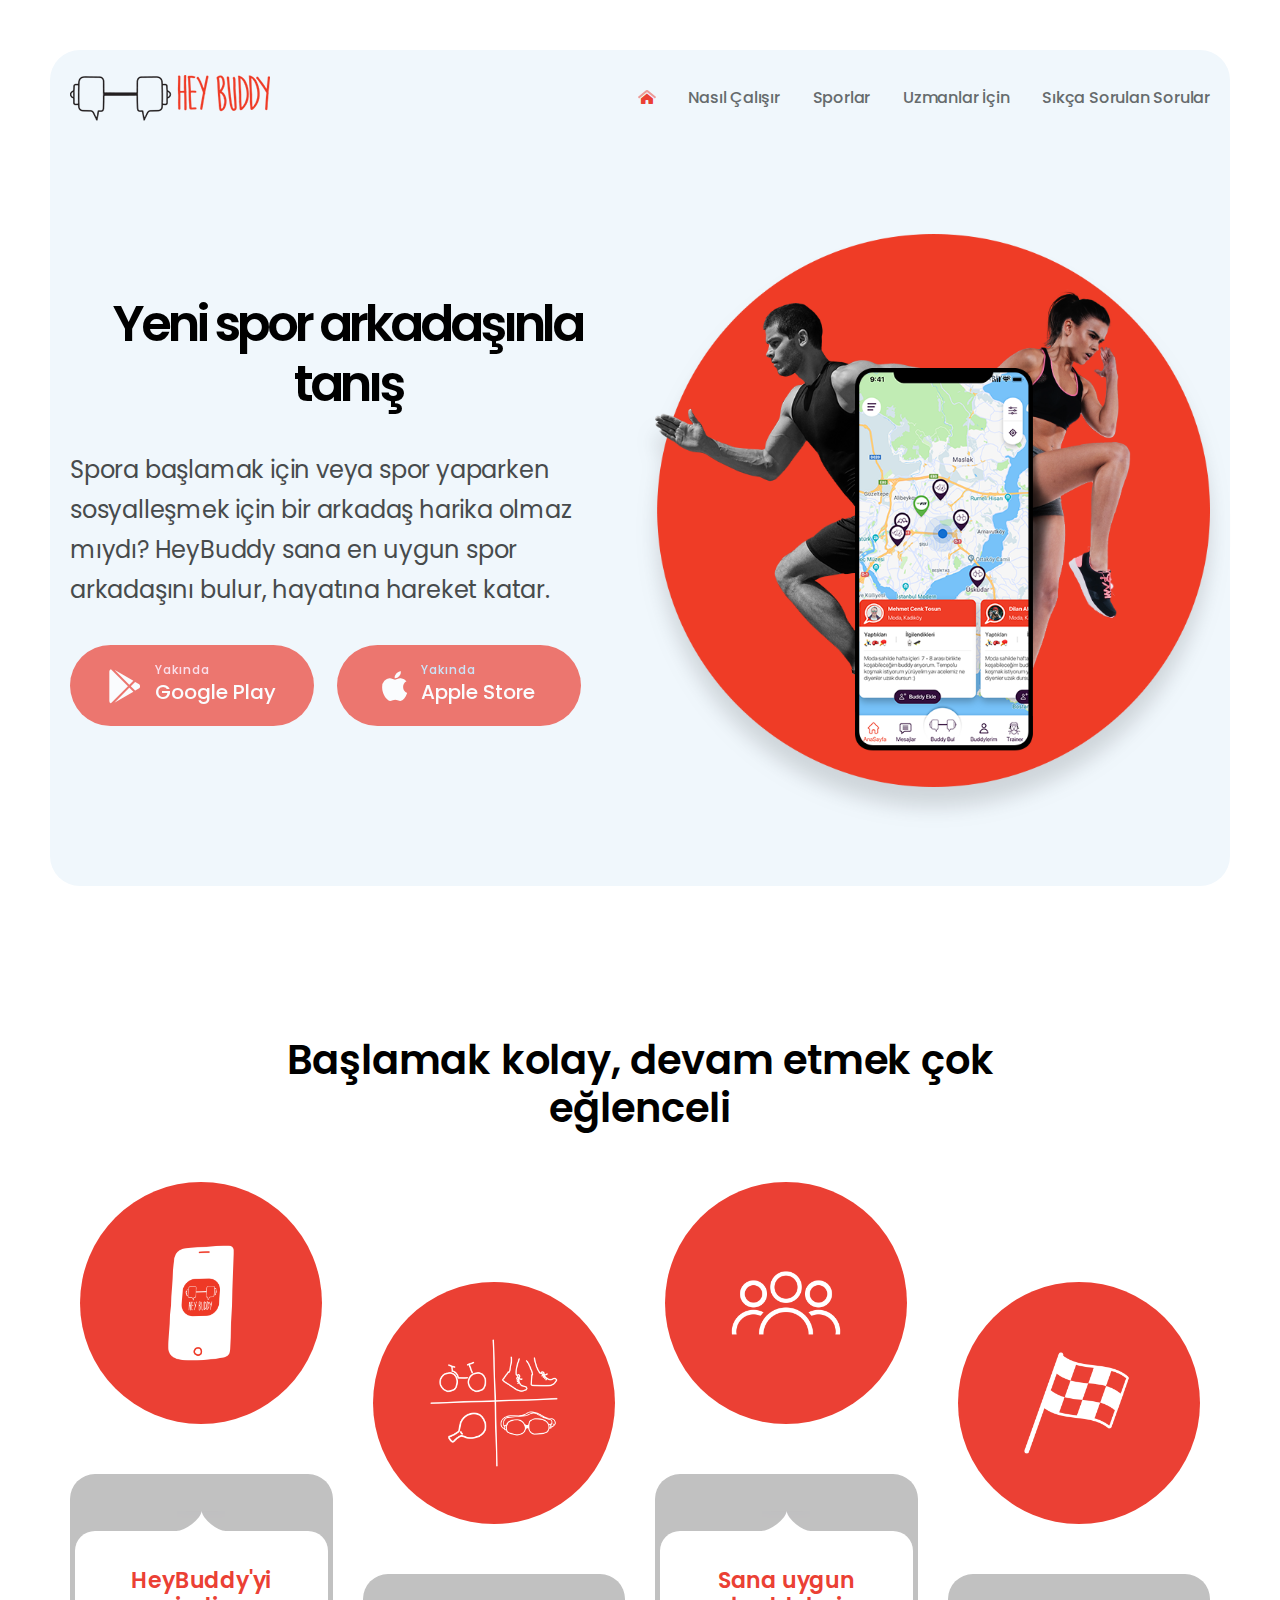
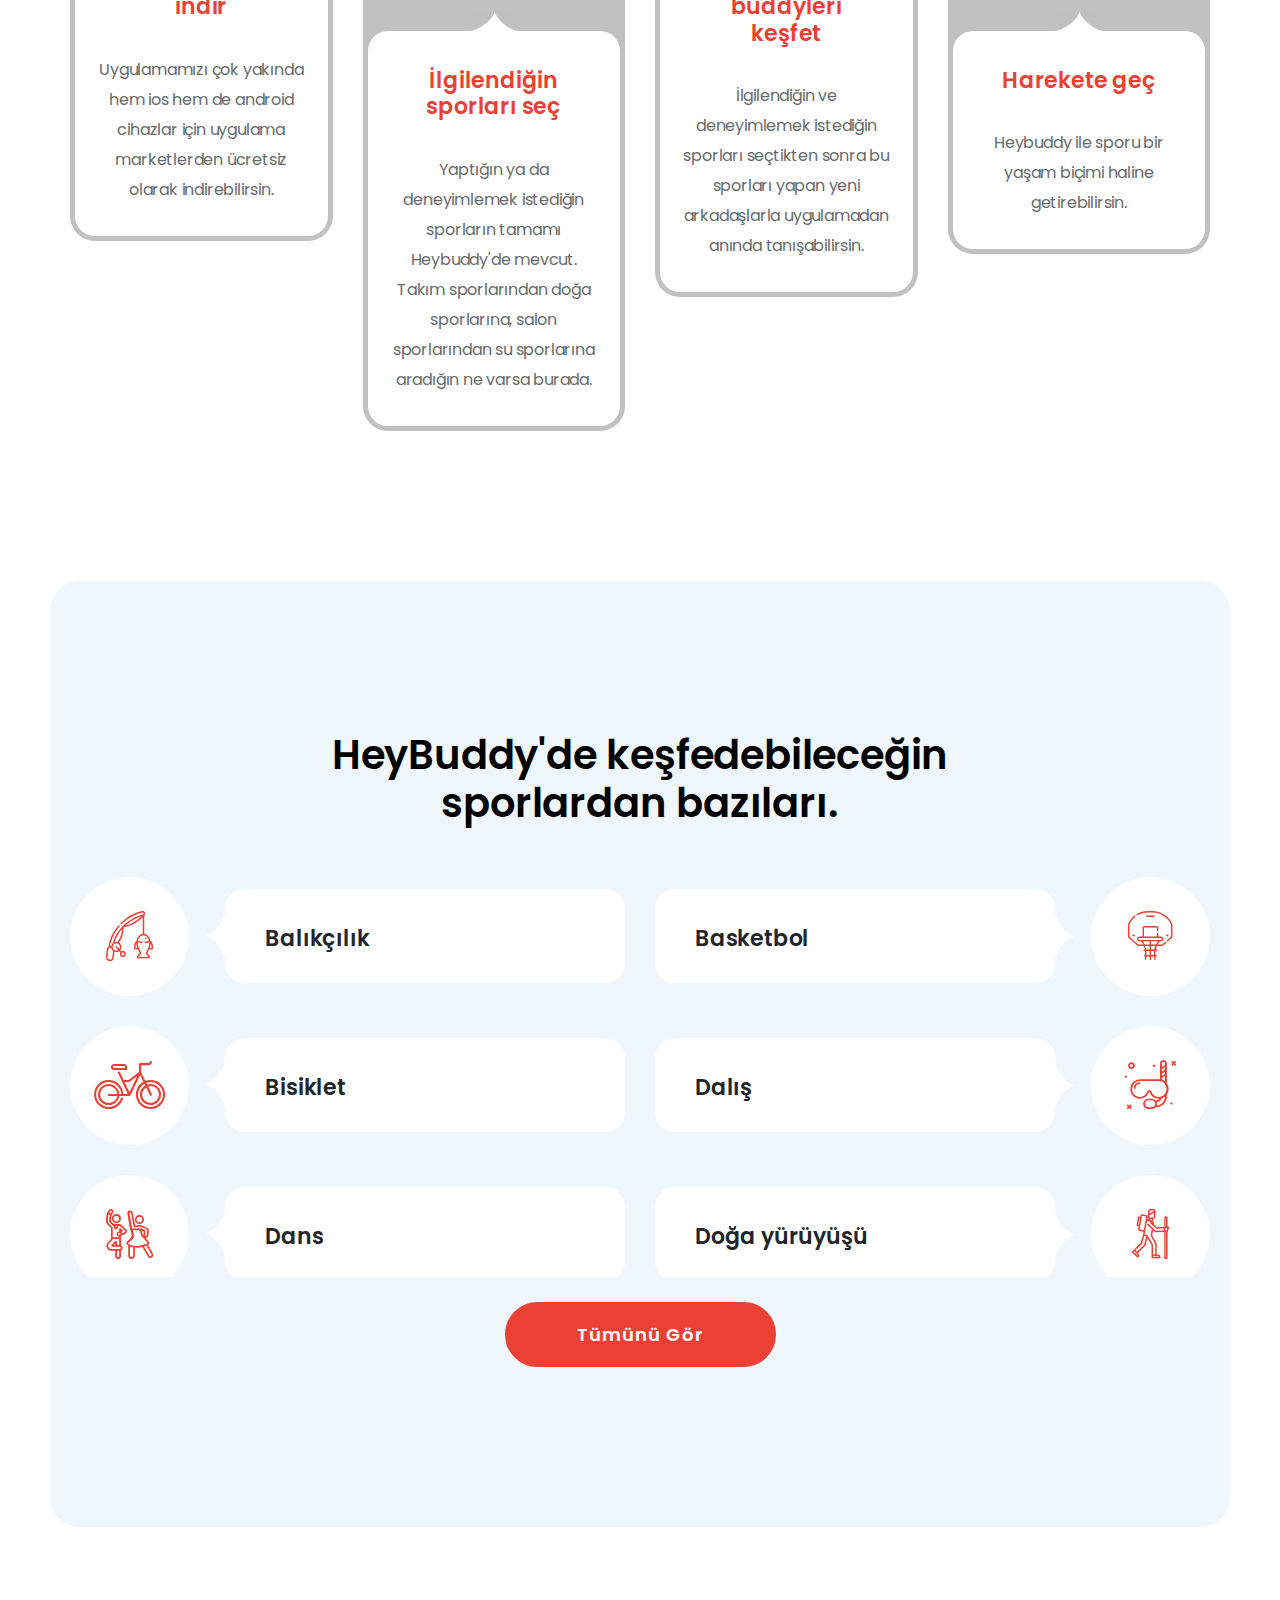
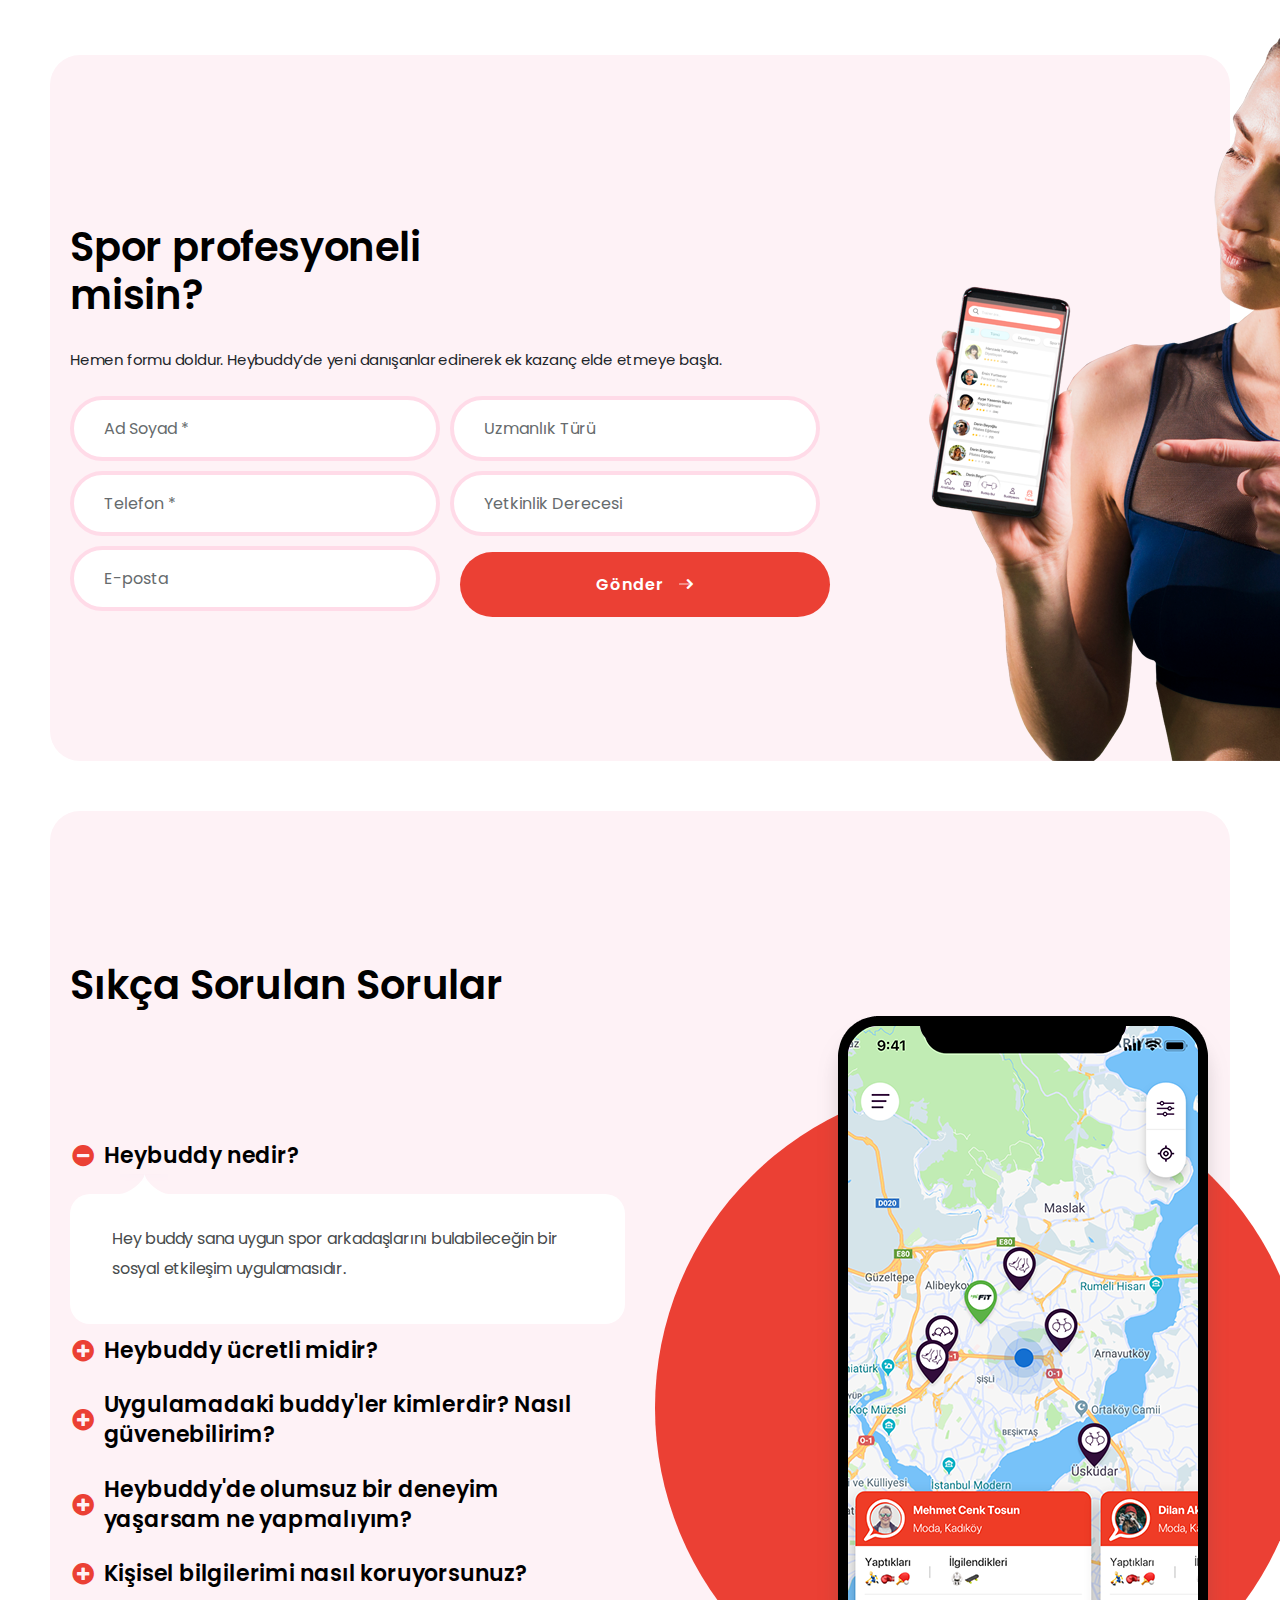
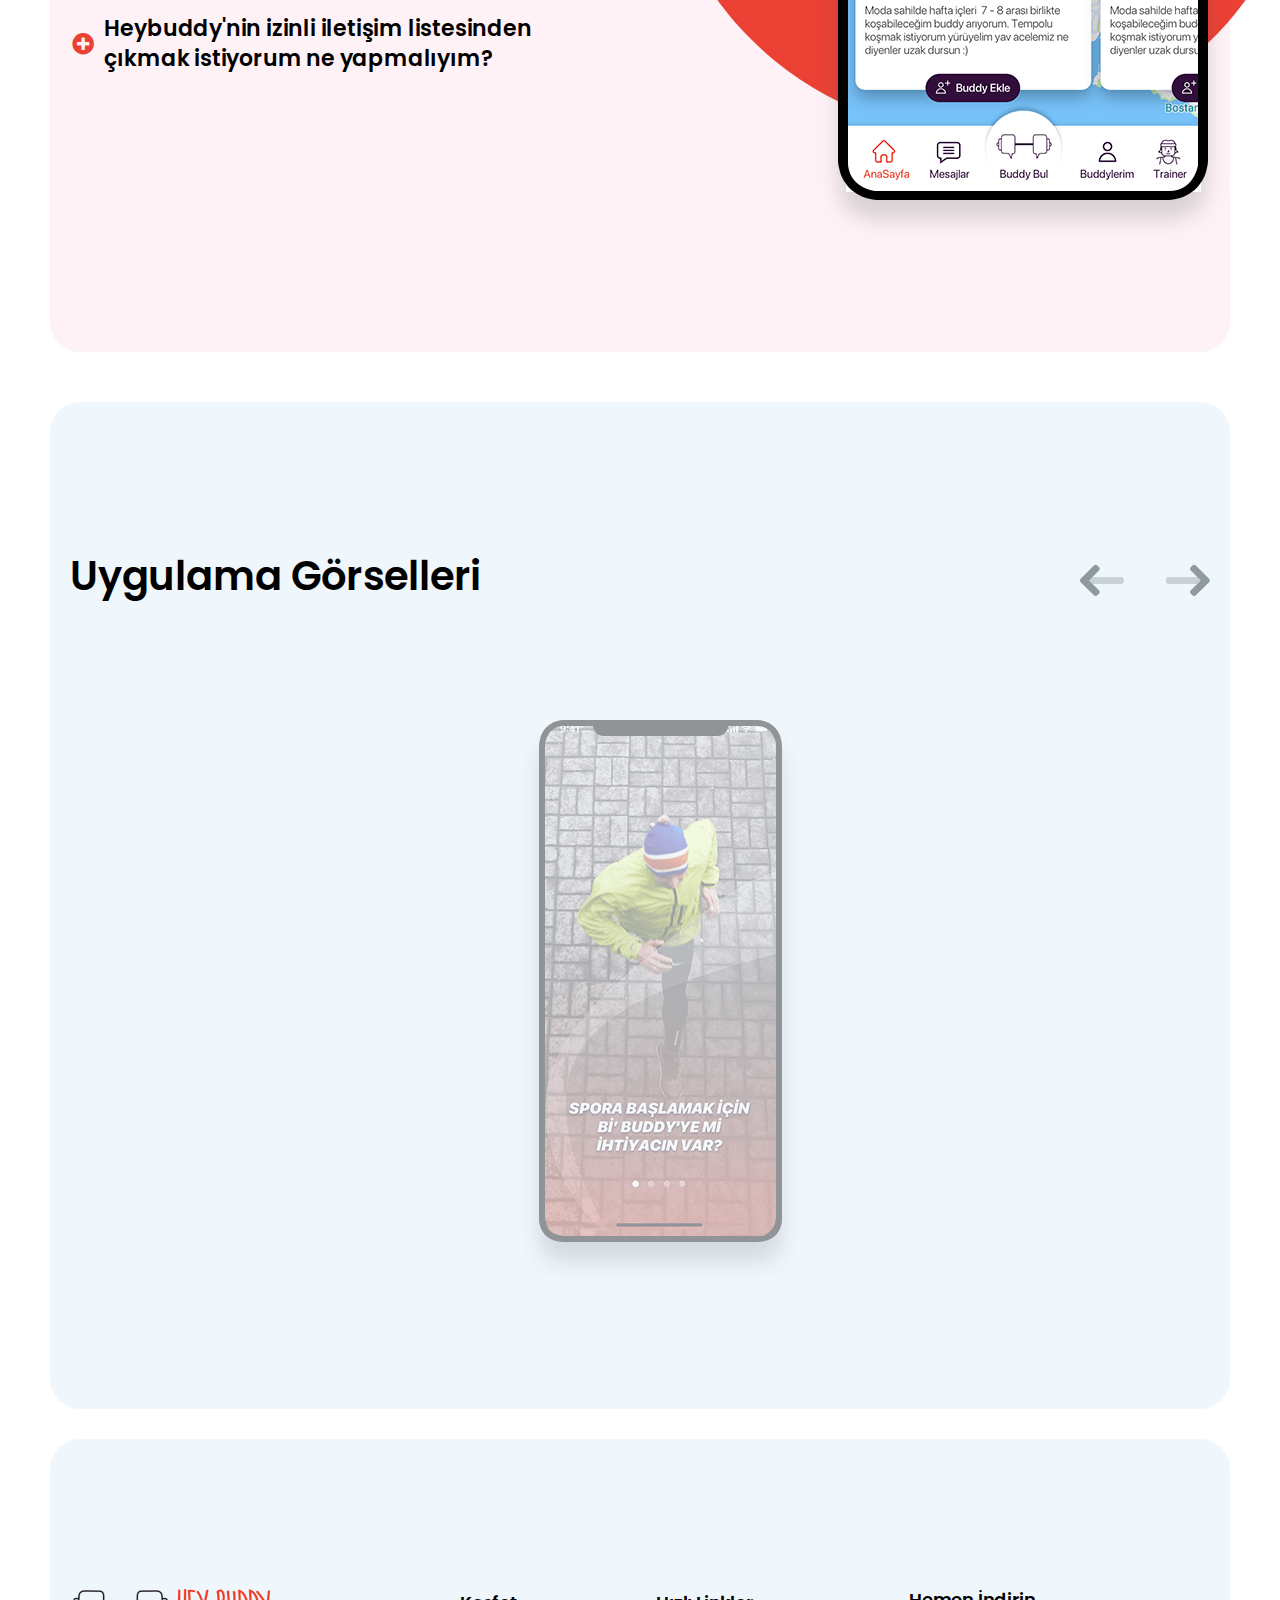
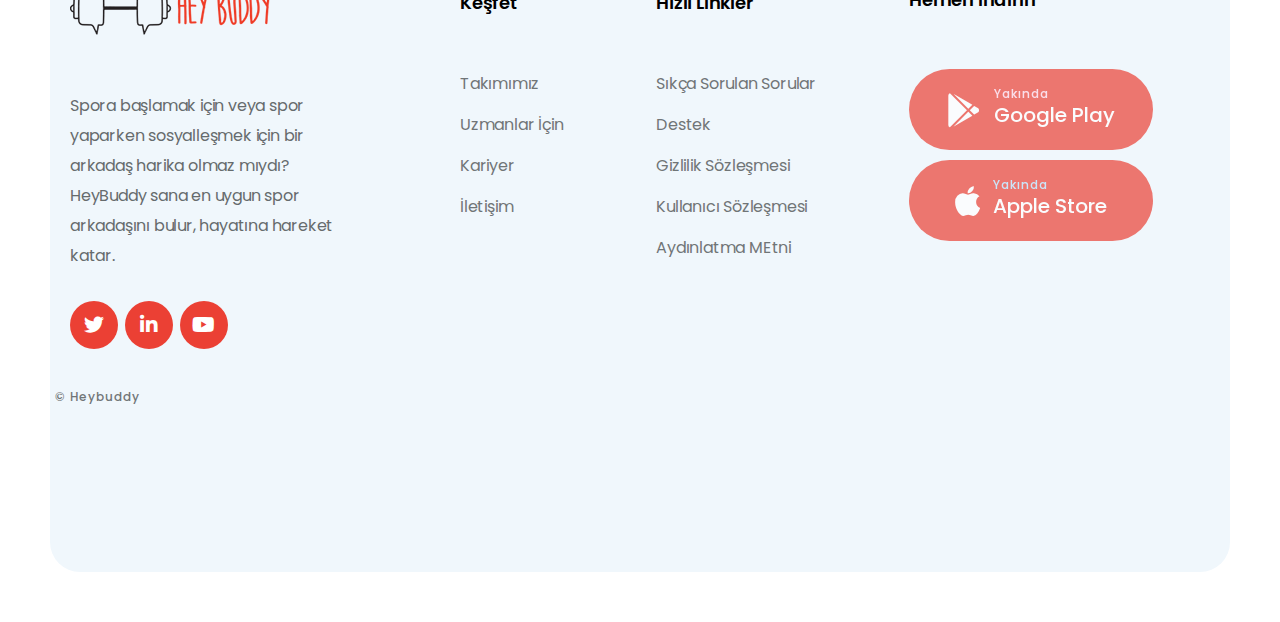
==== commit 8dc8120f: "sözleşmeler" ====
--- a/index.html
+++ b/index.html
@@ -628,9 +628,9 @@
                 <li>Hızlı Linkler</li>
                 <li><a href="#sss">Sıkça Sorulan Sorular</a></li>
                 <li><a href="#footer">Destek</a></li>
-                <li><a href="#">Gizlilik Sözleşmesi</a></li>
-                <li><a href="#">Kullanım Koşulları</a></li>
-                <li><a href="#">KVKK</a></li>
+                <li><a href="gizlilik.html">Gizlilik Sözleşmesi</a></li>
+                <li><a href="kullanici.html">Kullanıcı Sözleşmesi</a></li>
+                <li><a href="aydinlatma.html">Aydınlatma MEtni</a></li>
               </ul>
             </div>
             <div class="download-buttons">
--- a/assets/css/style.css
+++ b/assets/css/style.css
@@ -3253,4 +3253,12 @@
 
 .sports-list.opened {
     max-height: inherit;
-}+}
+
+#metinler p{
+    font-size: 15px;
+}
+
+#metinler h2{
+    font-size: 2rem;
+}
